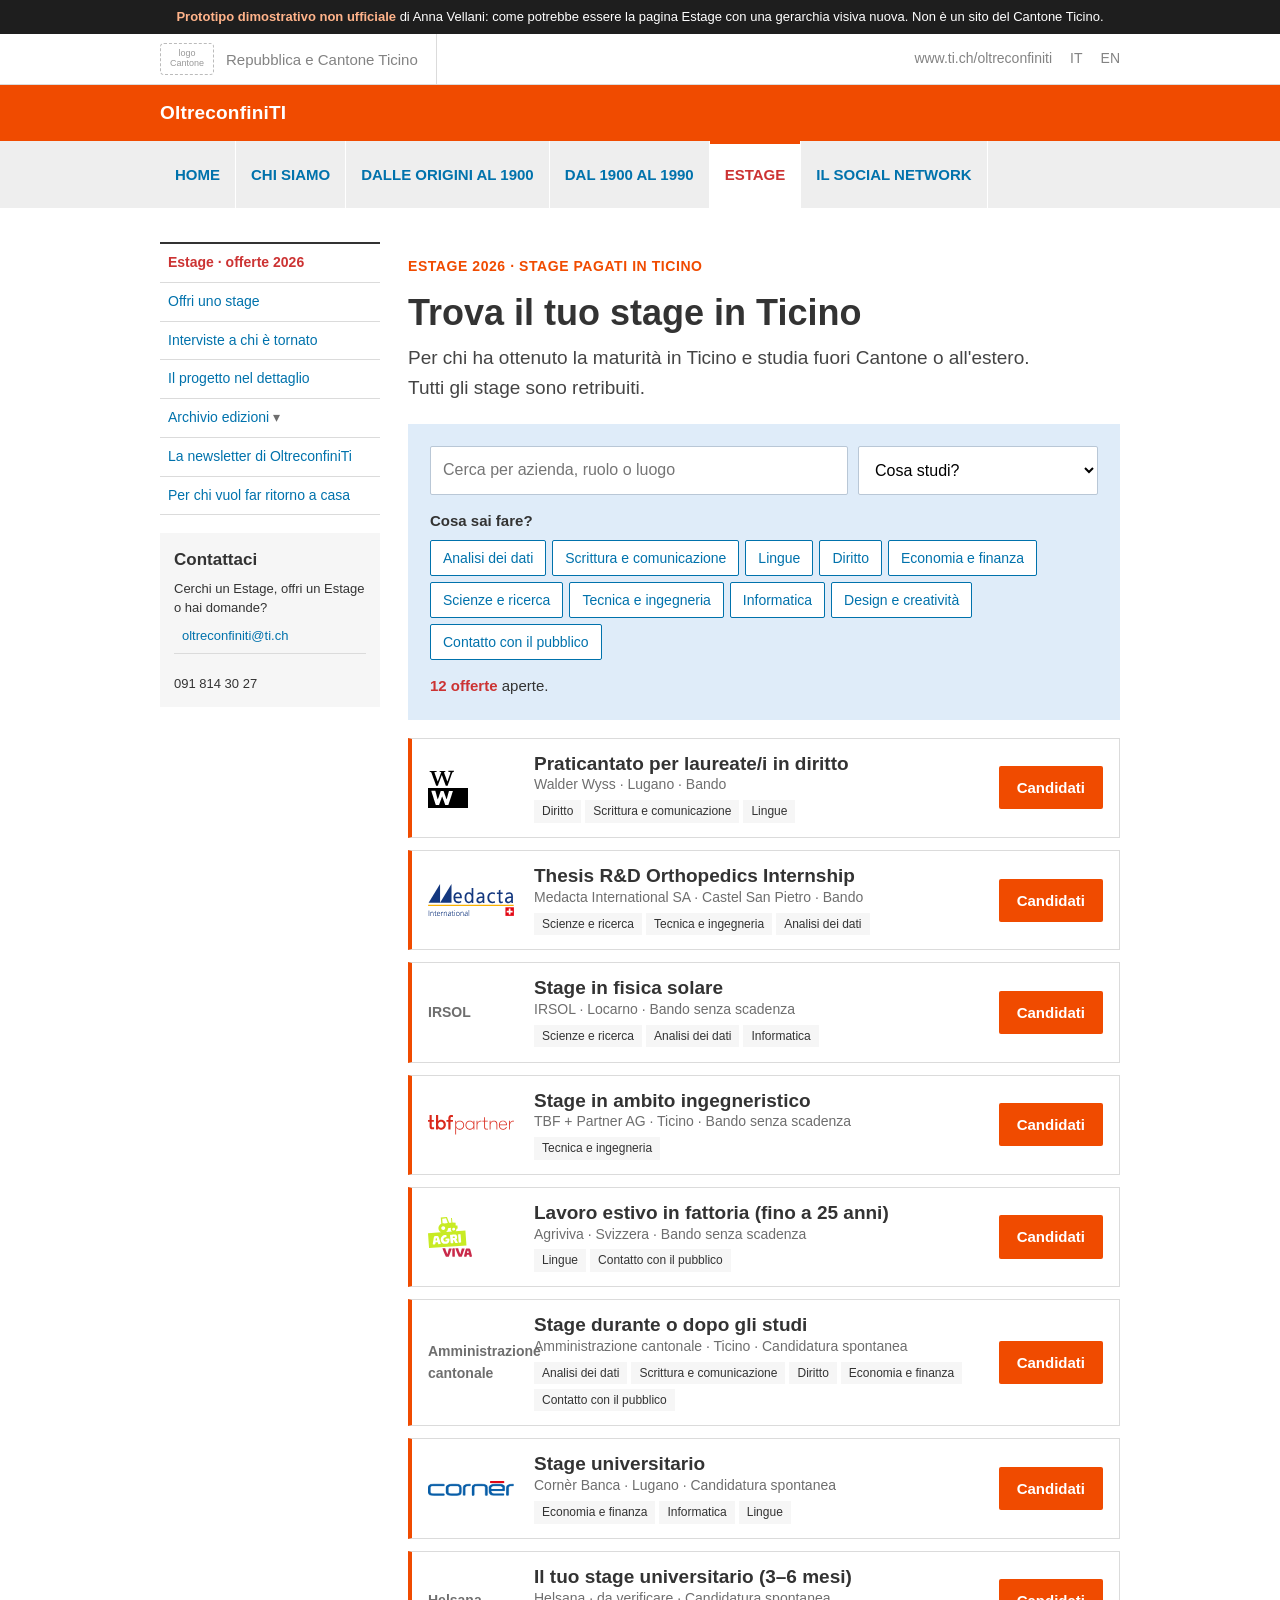
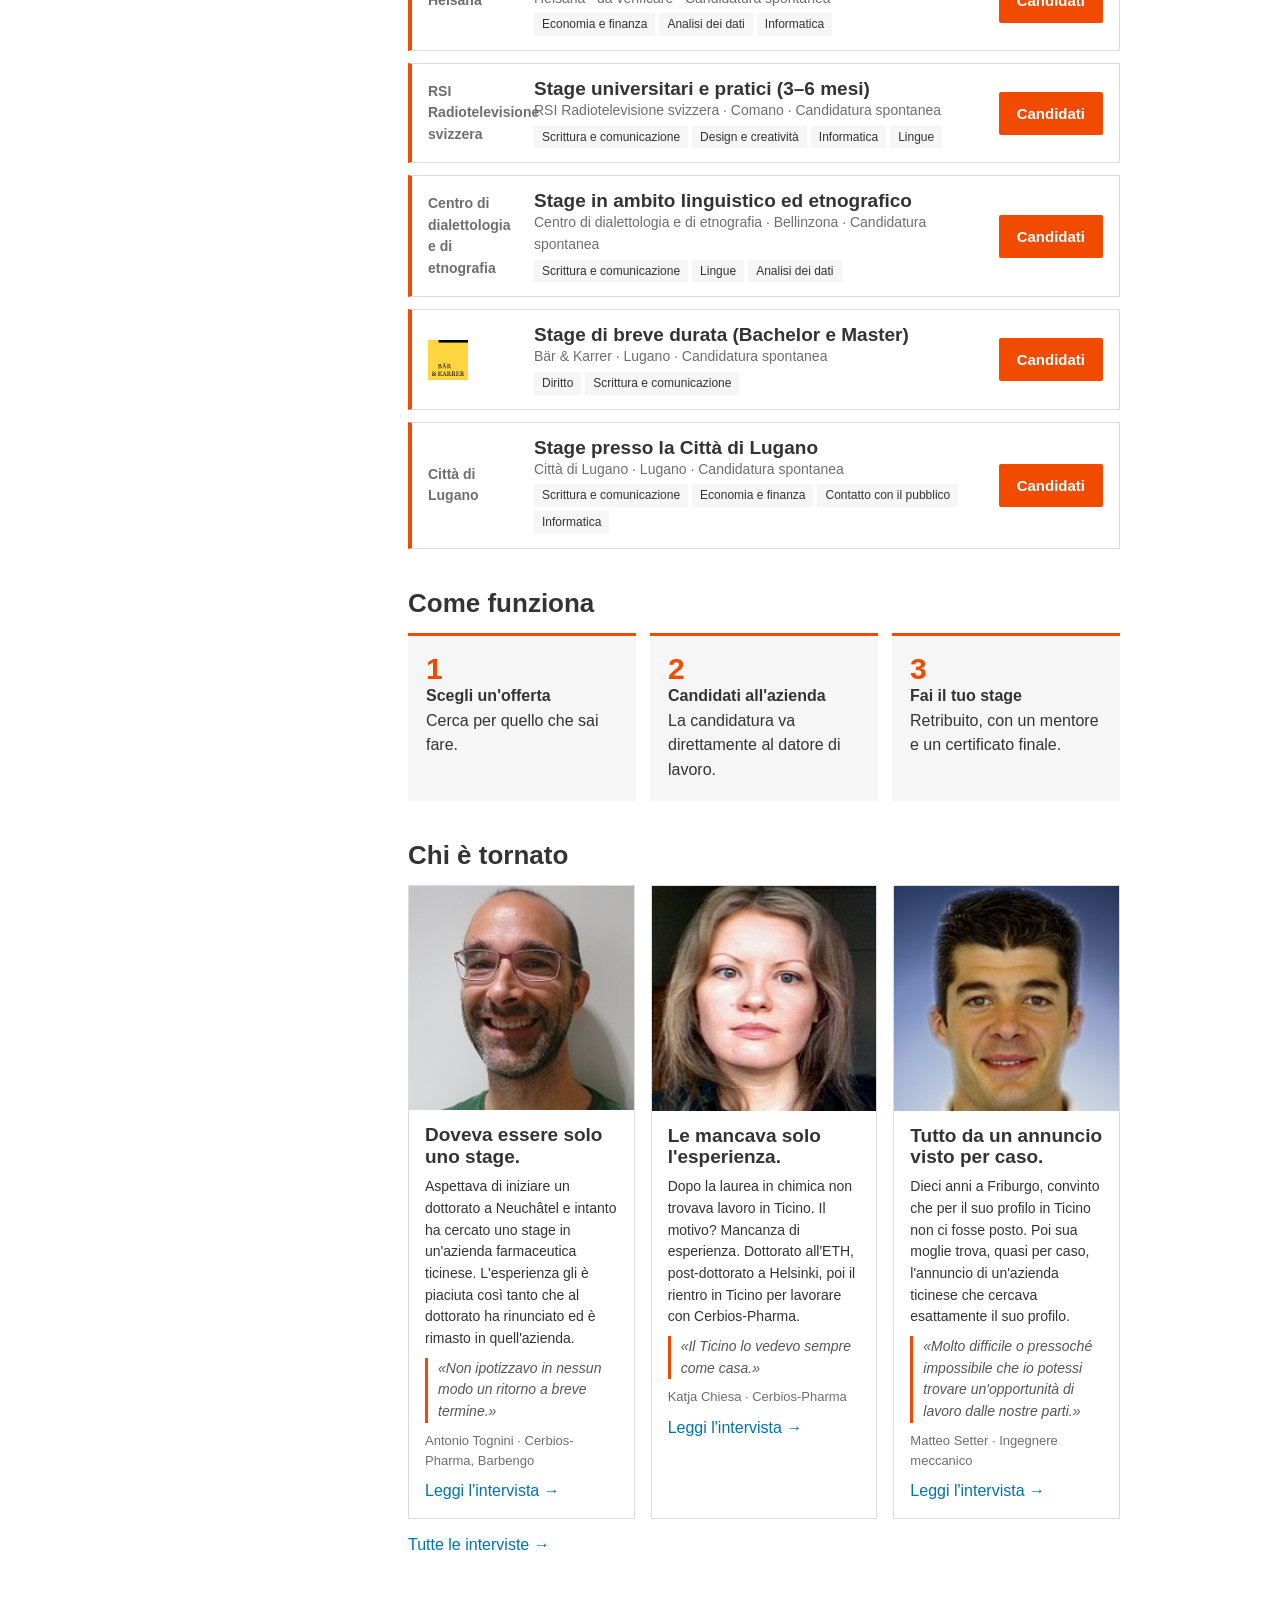
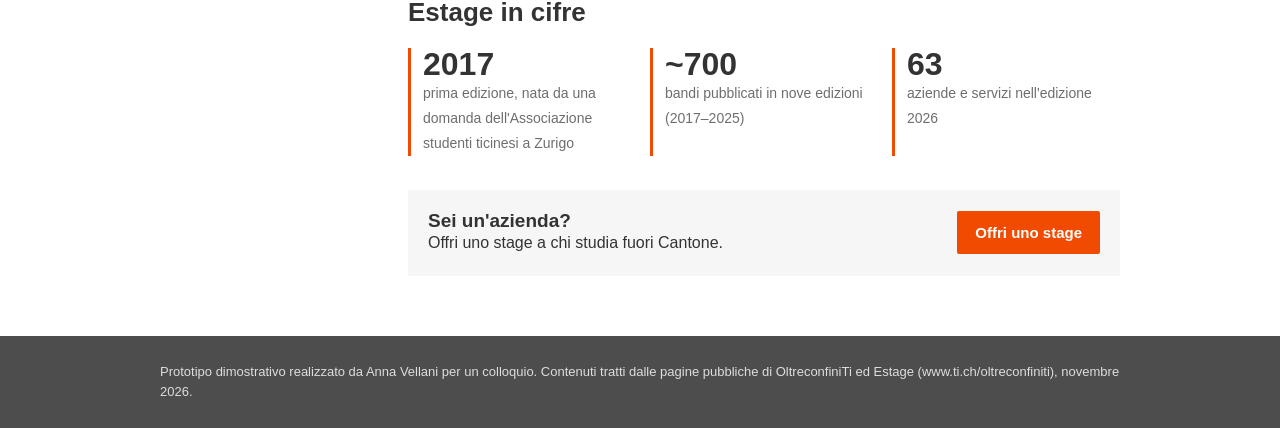
==== index.html @ bc07f372 "Prototipo non ufficiale: pagina Estage nello stile ti.ch con gerarchia visiva nuova Co-Authored-By: " ====
<!doctype html>
<html lang="it">
<head>
<meta charset="utf-8">
<meta name="viewport" content="width=device-width, initial-scale=1">
<meta name="robots" content="noindex, nofollow">
<title>Estage · Prototipo Estage (non ufficiale)</title>
<link rel="stylesheet" href="assets/ti.css">
</head>
<body>
<div class="avviso"><b>Prototipo dimostrativo non ufficiale</b> di Anna Vellani: come potrebbe essere la pagina Estage con una gerarchia visiva nuova. Non è un sito del Cantone Ticino.</div>
<header>
  <div class="testata-cantone"><div class="contenitore">
    <div class="stemma"><span class="segnaposto-logo">logo<br>Cantone</span>Repubblica e Cantone Ticino</div>
    <div class="strumenti"><span class="nascondi">www.ti.ch/oltreconfiniti</span><span>IT</span><span>EN</span></div>
  </div></div>
  <div class="barra-servizio"><div class="contenitore"><a href="index.html">OltreconfiniTI</a></div></div>
  <nav class="menu-principale"><div class="contenitore"><a href="https://www4.ti.ch/can/oltreconfiniti/home" class="" target=_blank rel=noopener>HOME</a><a href="https://www4.ti.ch/can/oltreconfiniti/chi-siamo/il-progetto-oltreconfiniti" class="" target=_blank rel=noopener>CHI SIAMO</a><a href="https://www4.ti.ch/can/oltreconfiniti/dalle-origini-al-1900/storia-dellemigrazione-ticinese" class="" target=_blank rel=noopener>DALLE ORIGINI AL 1900</a><a href="https://www4.ti.ch/can/oltreconfiniti/dal-1900-al-1990/storia-dellemigrazione-ticinese" class="" target=_blank rel=noopener>DAL 1900 AL 1990</a><a href="index.html" class="attivo">ESTAGE</a><a href="https://www4.ti.ch/can/oltreconfiniti/il-social-network/benvenuti-su-swisscommunity" class="" target=_blank rel=noopener>IL SOCIAL NETWORK</a></div></nav>
</header>
<div class="contenitore corpo">
  <aside class="laterale"><a href="index.html" class="attivo">Estage · offerte 2026</a><a href="aziende.html" class="">Offri uno stage</a><a href="storie.html" class="">Interviste a chi è tornato</a><a href="progetto.html" class="">Il progetto nel dettaglio</a><details><summary>Archivio edizioni</summary><a href="https://www4.ti.ch/can/oltreconfiniti/dal-1990-a-oggi/estage/edizione-2026" target="_blank" rel="noopener">Edizione 2026</a><a href="https://www4.ti.ch/can/oltreconfiniti/dal-1990-a-oggi/estage/edizione-2025" target="_blank" rel="noopener">Edizione 2025</a><a href="https://www4.ti.ch/can/oltreconfiniti/dal-1990-a-oggi/estage/edizione-2024" target="_blank" rel="noopener">Edizione 2024</a><a href="https://www4.ti.ch/can/oltreconfiniti/dal-1990-a-oggi/estage/edizione-2023" target="_blank" rel="noopener">Edizione 2023</a><a href="https://www4.ti.ch/can/oltreconfiniti/dal-1990-a-oggi/estage/edizione-2022" target="_blank" rel="noopener">Edizione 2022</a><a href="https://www4.ti.ch/can/oltreconfiniti/dal-1990-a-oggi/estage/edizione-2021" target="_blank" rel="noopener">Edizione 2021</a><a href="https://www4.ti.ch/can/oltreconfiniti/dal-1990-a-oggi/estage/edizione-2020" target="_blank" rel="noopener">Edizione 2020</a><a href="https://www4.ti.ch/can/oltreconfiniti/dal-1990-a-oggi/estage/edizione-2019" target="_blank" rel="noopener">Edizione 2019</a><a href="https://www4.ti.ch/can/oltreconfiniti/dal-1990-a-oggi/estage/edizione-2018" target="_blank" rel="noopener">Edizione 2018</a><a href="https://www4.ti.ch/can/oltreconfiniti/dal-1990-a-oggi/estage/edizione-2017" target="_blank" rel="noopener">Edizione 2017</a></details>
      <a href="https://www4.ti.ch/can/oltreconfiniti/dal-1990-a-oggi/la-newsletter-di-oltreconfiniti" target="_blank" rel="noopener">La newsletter di OltreconfiniTi</a>
      <a href="https://www4.ti.ch/can/oltreconfiniti/dal-1990-a-oggi/per-chi-vuol-far-ritorno-a-casa" target="_blank" rel="noopener">Per chi vuol far ritorno a casa</a>
      <div class="contatto"><h4>Contattaci</h4>Cerchi un Estage, offri un Estage o hai domande?<br><a href="mailto:oltreconfiniti@ti.ch">oltreconfiniti@ti.ch</a><br>091 814 30 27</div></aside>
  <main>

    <p class="sopratitolo">Estage 2026 · stage pagati in Ticino</p>
    <h1>Trova il tuo stage in Ticino</h1>
    <p class="introduzione">Per chi ha ottenuto la maturità in Ticino e studia fuori Cantone o all'estero. Tutti gli stage sono retribuiti.</p>

    <section class="ricerca" aria-label="Cerca le offerte">
      <div class="riga">
        <input id="cerca" type="search" placeholder="Cerca per azienda, ruolo o luogo" aria-label="Cerca">
        <select id="studi" aria-label="Cosa studi"><option value="">Cosa studi?</option></select>
      </div>
      <div class="etich">Cosa sai fare?</div>
      <div class="chips" id="chips"></div>
      <p class="esito" id="esito"></p>
    </section>

    <div class="offerte" id="offerte"></div>

    <h2>Come funziona</h2>
    <div class="tre">
      <div><b>1</b><strong>Scegli un'offerta</strong><br>Cerca per quello che sai fare.</div>
      <div><b>2</b><strong>Candidati all'azienda</strong><br>La candidatura va direttamente al datore di lavoro.</div>
      <div><b>3</b><strong>Fai il tuo stage</strong><br>Retribuito, con un mentore e un certificato finale.</div>
    </div>

    <h2>Chi è tornato</h2>
    <div class="storie-evidenza" id="storie-evidenza"></div>
    <p style="margin-top:14px"><a href="storie.html">Tutte le interviste →</a></p>

    <h2>Estage in cifre</h2>
    <div class="cifre">
      <div><b>2017</b><span>prima edizione, nata da una domanda dell'Associazione studenti ticinesi a Zurigo</span></div>
      <div><b>~700</b><span>bandi pubblicati in nove edizioni (2017–2025)</span></div>
      <div><b>63</b><span>aziende e servizi nell'edizione 2026</span></div>
    </div>

    <div style="margin-top:34px;padding:20px;background:#F6F6F6;display:flex;justify-content:space-between;align-items:center;gap:16px;flex-wrap:wrap">
      <div><h3>Sei un'azienda?</h3>Offri uno stage a chi studia fuori Cantone.</div>
      <a class="pulsante" href="aziende.html">Offri uno stage</a>
    </div>

    <div class="conferma" id="conferma" role="dialog" aria-modal="true">
      <div class="box">
        <h3>Prima di candidarti</h3>
        <label><input type="checkbox" id="conferma-check"> Ho ottenuto la maturità in Ticino e studio fuori Cantone o all'estero.</label>
        <a class="pulsante" id="conferma-vai" href="#" target="_blank" rel="noopener" aria-disabled="true">Vai all'annuncio</a>
        <button class="pulsante secondario" type="button" id="conferma-annulla">Annulla</button>
      </div>
    </div>

  </main>
</div>
<footer class="piede-cantone"><div class="contenitore">Prototipo dimostrativo realizzato da Anna Vellani per un colloquio. Contenuti tratti dalle pagine pubbliche di OltreconfiniTi ed Estage (www.ti.ch/oltreconfiniti), novembre 2026.</div></footer>
<script src="assets/dati.js"></script><script src="assets/ti.js"></script>
</body>
</html>
---- assets/ti.css ----
/* Prototipo dimostrativo non ufficiale: la pagina Estage di OltreconfiniTi con una gerarchia visiva nuova.
   Colori e tipografia ripresi dal sito ti.ch (arancione #F04B00, menu #EEEEEE, attivo #CC3333, link #0072AC). */
:root {
  --arancio: #F04B00; --grigio-menu: #EEEEEE; --attivo: #CC3333; --link: #0072AC;
  --testo: #333333; --muto: #6E6E6E; --filo: #DBDBDB; --chiaro: #F6F6F6; --azzurrino: #DFECF9;
  --cond: "HelveticaNeue-CondensedBold", "Helvetica Neue Condensed Bold", "Arial Narrow", "Helvetica Neue", Arial, sans-serif;
  --base: "Helvetica Neue", Arial, sans-serif;
}
* { box-sizing: border-box; }
body { margin: 0; font-family: var(--base); color: var(--testo); background: #fff; font-size: 16px; line-height: 1.55; }
a { color: var(--link); text-decoration: none; }
a:hover { text-decoration: underline; }
img { max-width: 100%; display: block; }
.contenitore { width: min(960px, calc(100% - 32px)); margin: 0 auto; }

/* Avviso prototipo */
.avviso { background: #1E1E1E; color: #fff; font-size: 13px; text-align: center; padding: 7px 16px; }
.avviso b { color: #FFB38A; }

/* Testata come ti.ch (senza stemma ufficiale) */
.testata-cantone { border-bottom: 1px solid var(--filo); background: #fff; }
.testata-cantone .contenitore { display: flex; align-items: stretch; justify-content: space-between; height: 50px; }
.stemma { display: flex; align-items: center; gap: 12px; padding-right: 18px; border-right: 1px solid var(--filo); font-size: 15px; color: #838383; }
.stemma .segnaposto-logo { width: 54px; height: 32px; border: 1px dashed #BBB; border-radius: 4px; font-size: 9px; line-height: 1.1; display: grid; place-items: center; text-align: center; color: #999; }
.strumenti { display: flex; align-items: center; gap: 18px; font-size: 14px; color: #838383; }
.barra-servizio { background: var(--arancio); }
.barra-servizio .contenitore { height: 56px; display: flex; align-items: center; }
.barra-servizio a { color: #fff; font-family: var(--cond); font-weight: 700; font-size: 19px; letter-spacing: .01em; }
.menu-principale { background: var(--grigio-menu); }
.menu-principale .contenitore { display: flex; flex-wrap: wrap; }
.menu-principale a { font-family: var(--cond); font-weight: 700; text-transform: uppercase; font-size: 15px; color: var(--link); padding: 22px 15px; border-right: 1px solid #fff; }
.menu-principale a.attivo { background: #fff; color: var(--attivo); box-shadow: inset 0 3px 0 var(--arancio); }

/* Corpo: colonna laterale + contenuto, come ti.ch */
.corpo { display: grid; grid-template-columns: 220px 1fr; gap: 28px; margin: 34px auto 60px; }
.laterale { border-top: 2px solid #333; align-self: start; font-size: 14px; }
.laterale a { display: block; padding: 8px 8px; border-bottom: 1px solid var(--filo); color: var(--link); }
.laterale a.attivo { color: var(--attivo); font-weight: 700; }
.laterale details summary { padding: 8px; border-bottom: 1px solid var(--filo); cursor: pointer; color: var(--link); list-style: none; }
.laterale details summary::after { content: " ▾"; color: var(--muto); }
.laterale details a { padding-left: 20px; font-size: 13px; }
.laterale .contatto { margin-top: 18px; background: var(--chiaro); padding: 14px; font-size: 13px; line-height: 1.5; }
.laterale .contatto h4 { margin: 0 0 6px; font-family: var(--cond); font-size: 17px; }

/* Titoli */
h1, h2, h3 { font-family: var(--cond); font-weight: 700; color: var(--testo); line-height: 1.15; margin: 0; }
h1 { font-size: 36px; }
h2 { font-size: 26px; margin: 40px 0 14px; }
h3 { font-size: 19px; }
.sopratitolo { font-family: var(--cond); font-weight: 700; color: var(--arancio); text-transform: uppercase; font-size: 14px; letter-spacing: .04em; }
.introduzione { font-size: 19px; color: #444; margin: 10px 0 0; max-width: 640px; }

/* Blocco ricerca (prima cosa che si vede) */
.ricerca { background: var(--azzurrino); padding: 22px; margin-top: 22px; }
.ricerca .riga { display: grid; grid-template-columns: 1fr 240px; gap: 10px; }
.ricerca input, .ricerca select { font: inherit; font-size: 16px; padding: 11px 12px; border: 1px solid #B9C7D6; background: #fff; border-radius: 2px; min-width: 0; }
.ricerca .etich { font-family: var(--cond); font-weight: 700; font-size: 15px; margin: 14px 0 8px; }
.chips { display: flex; flex-wrap: wrap; gap: 6px; }
.chip { font: inherit; font-size: 14px; padding: 6px 12px; border: 1px solid var(--link); color: var(--link); background: #fff; border-radius: 2px; cursor: pointer; min-height: 36px; }
.chip[aria-pressed="true"] { background: var(--link); color: #fff; }
.esito { margin: 14px 0 0; font-size: 15px; }
.esito b { color: var(--attivo); }

/* Offerte */
.offerte { display: grid; gap: 12px; margin-top: 18px; }
.offerta { display: grid; grid-template-columns: 90px 1fr auto; gap: 16px; align-items: center; border: 1px solid var(--filo); border-left: 4px solid var(--arancio); padding: 14px 16px; background: #fff; }
.offerta .logo { height: 42px; display: flex; align-items: center; }
.offerta .logo img { max-height: 40px; max-width: 86px; object-fit: contain; }
.offerta .sigla { font-family: var(--cond); font-weight: 700; color: var(--muto); font-size: 14px; }
.offerta h3 a { color: var(--testo); }
.offerta .meta { color: var(--muto); font-size: 14px; }
.offerta .tag { display: inline-block; font-size: 12px; background: var(--chiaro); padding: 2px 8px; margin: 4px 4px 0 0; }
.offerta .tag.si { background: var(--link); color: #fff; }
.pulsante { display: inline-block; background: var(--arancio); color: #fff !important; font-family: var(--cond); font-weight: 700; font-size: 15px; padding: 10px 18px; border-radius: 2px; text-decoration: none !important; white-space: nowrap; border: 0; cursor: pointer; }
.pulsante:hover { background: #D44200; }
.pulsante.secondario { background: #fff; color: var(--link) !important; border: 1px solid var(--link); }

/* Passi e cifre */
.tre { display: grid; grid-template-columns: repeat(3, 1fr); gap: 14px; }
.tre div { background: var(--chiaro); padding: 18px; border-top: 3px solid var(--arancio); }
.tre b { font-family: var(--cond); font-size: 30px; color: var(--arancio); display: block; line-height: 1; }
.cifre { display: grid; grid-template-columns: repeat(3, 1fr); gap: 14px; margin-top: 20px; }
.cifre div { border-left: 3px solid var(--arancio); padding-left: 12px; }
.cifre b { font-family: var(--cond); font-size: 32px; display: block; line-height: 1.05; }
.cifre span { font-size: 14px; color: var(--muto); }

/* Storie */
.storie-evidenza { display: grid; grid-template-columns: repeat(3, 1fr); gap: 16px; }
.storia { border: 1px solid var(--filo); background: #fff; display: flex; flex-direction: column; }
.storia img { aspect-ratio: 1 / 1; object-fit: cover; object-position: 50% 20%; }
.storia .testo { padding: 14px 16px; display: flex; flex-direction: column; gap: 8px; flex: 1; }
.storia blockquote { margin: 0; font-style: italic; color: #555; border-left: 3px solid var(--arancio); padding-left: 10px; font-size: 14px; }
.storia .chi { font-size: 13px; color: var(--muto); }
.elenco-storie { columns: 2; column-gap: 28px; font-size: 14px; margin-top: 10px; }
.elenco-storie a { display: block; break-inside: avoid; padding: 6px 0; border-bottom: 1px solid var(--filo); }

/* FAQ */
details.faq { border-bottom: 1px solid var(--filo); }
details.faq summary { cursor: pointer; padding: 12px 0; font-family: var(--cond); font-weight: 700; font-size: 18px; color: var(--link); list-style: none; }
details.faq summary::before { content: "+ "; color: var(--arancio); }
details.faq[open] summary::before { content: "– "; }
details.faq p { margin: 0 0 14px; }

/* Modulo */
.modulo { display: grid; gap: 14px; background: var(--chiaro); padding: 22px; }
.modulo .due { display: grid; grid-template-columns: 1fr 1fr; gap: 14px; }
.modulo label { display: grid; gap: 4px; font-size: 14px; font-weight: 700; }
.modulo input, .modulo select, .modulo textarea { font: inherit; font-weight: 400; font-size: 16px; padding: 10px; border: 1px solid #C9C9C9; background: #fff; border-radius: 2px; }
.modulo .errore { border-color: var(--attivo); }
.chip-check { display: inline-flex; }
.chip-check input { position: absolute; opacity: 0; }
.chip-check span { font-size: 14px; padding: 6px 12px; border: 1px solid var(--link); color: var(--link); background: #fff; cursor: pointer; }
.chip-check input:checked + span { background: var(--link); color: #fff; }
.nota-invio { font-size: 14px; }
.nota-invio.ok { color: #2E7D32; font-weight: 700; }

/* Conferma requisito */
.conferma { position: fixed; inset: 0; background: #0008; display: none; place-items: center; z-index: 50; padding: 16px; }
.conferma.aperta { display: grid; }
.conferma .box { background: #fff; max-width: 460px; width: 100%; padding: 24px; border-top: 4px solid var(--arancio); }
.conferma label { display: flex; gap: 10px; margin: 14px 0; }
.conferma .pulsante[aria-disabled="true"] { background: #BBB; pointer-events: none; }

.piede-cantone { background: #4D4D4D; color: #ddd; font-size: 13px; padding: 26px 0; }
.piede-cantone a { color: #fff; }

@media (max-width: 760px) {
  .corpo { grid-template-columns: 1fr; }
  .laterale { order: 2; }
  .menu-principale a { padding: 12px 10px; font-size: 13px; }
  .ricerca .riga, .modulo .due, .tre, .cifre, .storie-evidenza { grid-template-columns: 1fr; }
  .offerta { grid-template-columns: 1fr; }
  .elenco-storie { columns: 1; }
  .strumenti span.nascondi { display: none; }
}
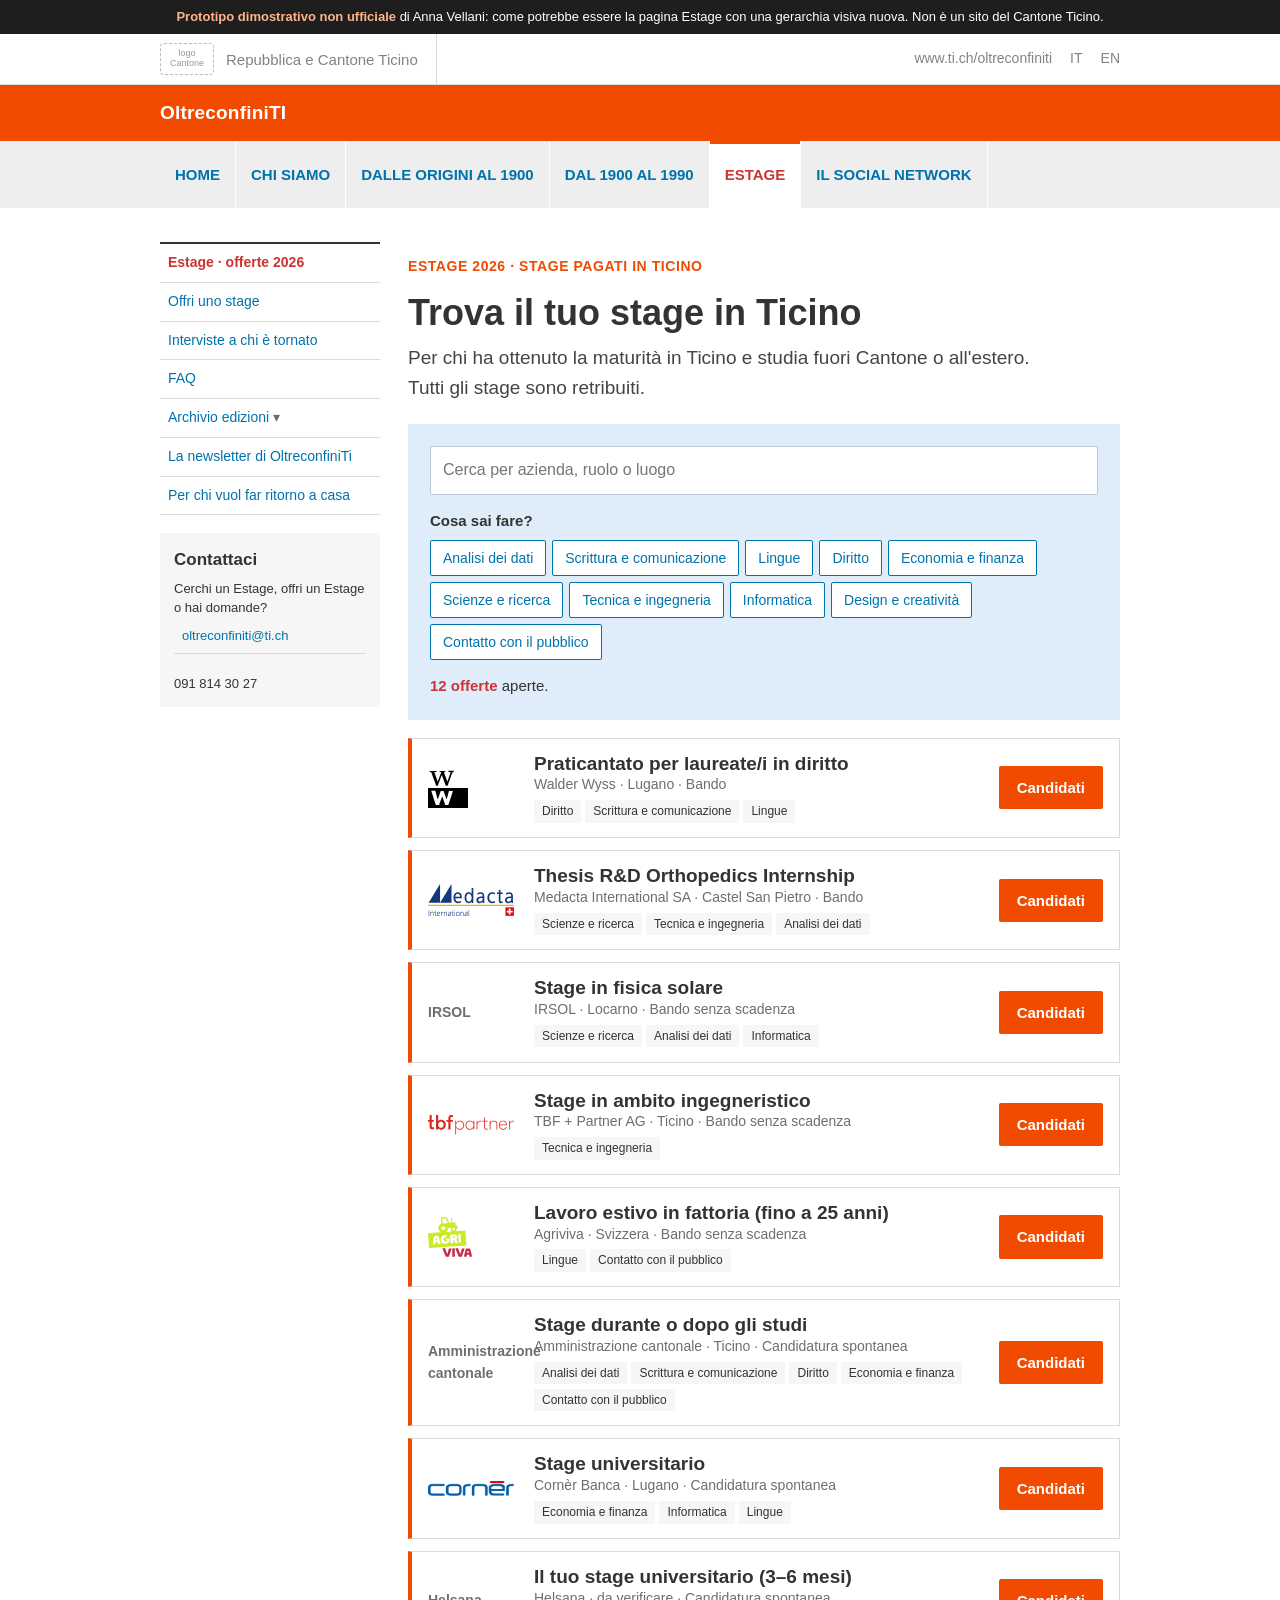
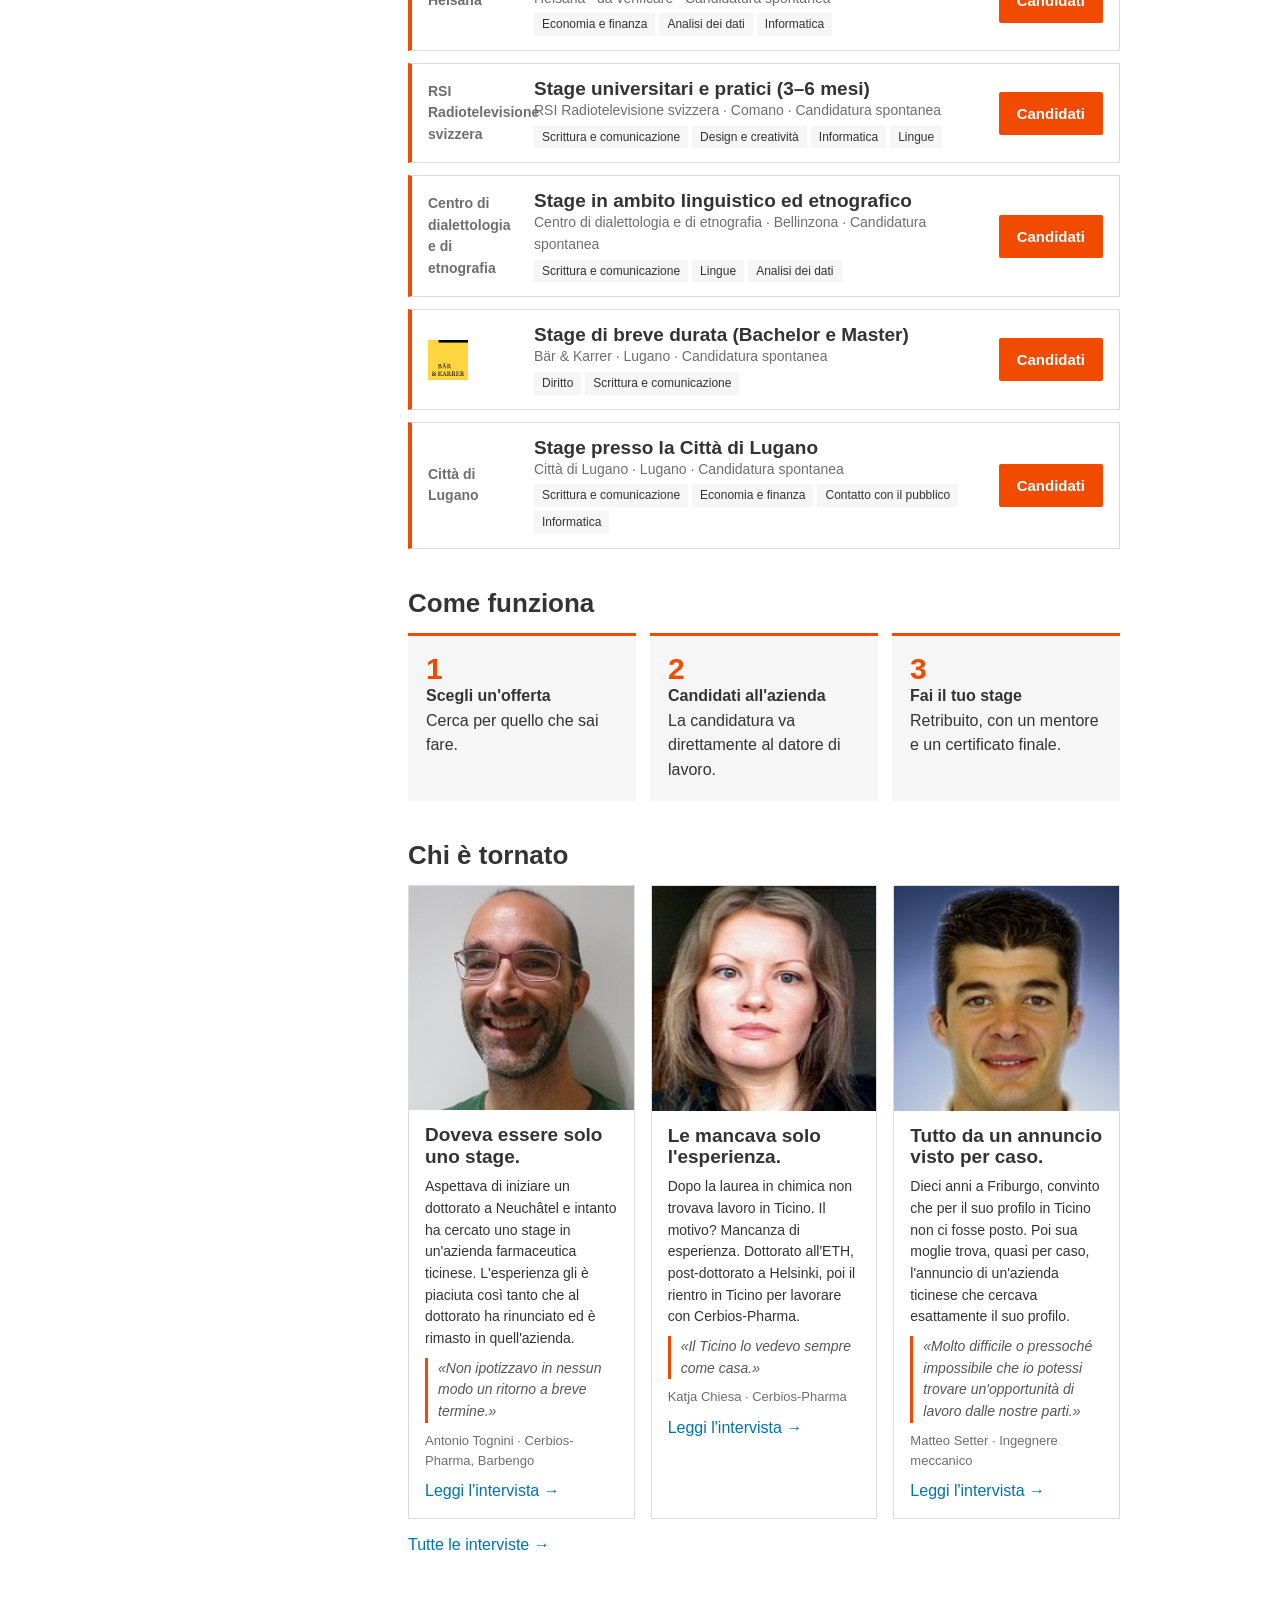
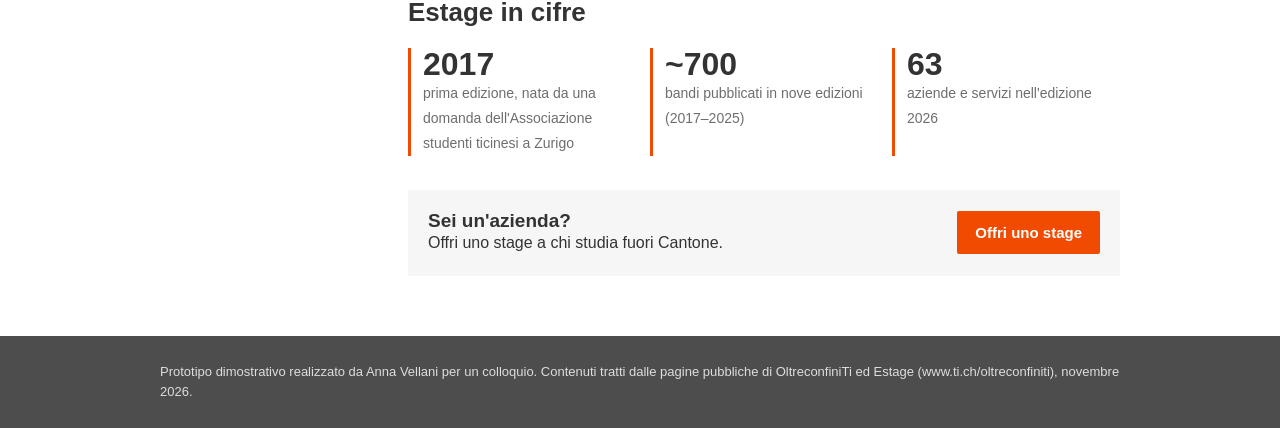
==== commit 72056678: "Solo «Cosa sai fare?», niente spunta di conferma, «FAQ» al posto di «Il progetto nel dettaglio» Co-A" ====
--- a/index.html
+++ b/index.html
@@ -18,7 +18,7 @@
   <nav class="menu-principale"><div class="contenitore"><a href="https://www4.ti.ch/can/oltreconfiniti/home" class="" target=_blank rel=noopener>HOME</a><a href="https://www4.ti.ch/can/oltreconfiniti/chi-siamo/il-progetto-oltreconfiniti" class="" target=_blank rel=noopener>CHI SIAMO</a><a href="https://www4.ti.ch/can/oltreconfiniti/dalle-origini-al-1900/storia-dellemigrazione-ticinese" class="" target=_blank rel=noopener>DALLE ORIGINI AL 1900</a><a href="https://www4.ti.ch/can/oltreconfiniti/dal-1900-al-1990/storia-dellemigrazione-ticinese" class="" target=_blank rel=noopener>DAL 1900 AL 1990</a><a href="index.html" class="attivo">ESTAGE</a><a href="https://www4.ti.ch/can/oltreconfiniti/il-social-network/benvenuti-su-swisscommunity" class="" target=_blank rel=noopener>IL SOCIAL NETWORK</a></div></nav>
 </header>
 <div class="contenitore corpo">
-  <aside class="laterale"><a href="index.html" class="attivo">Estage · offerte 2026</a><a href="aziende.html" class="">Offri uno stage</a><a href="storie.html" class="">Interviste a chi è tornato</a><a href="progetto.html" class="">Il progetto nel dettaglio</a><details><summary>Archivio edizioni</summary><a href="https://www4.ti.ch/can/oltreconfiniti/dal-1990-a-oggi/estage/edizione-2026" target="_blank" rel="noopener">Edizione 2026</a><a href="https://www4.ti.ch/can/oltreconfiniti/dal-1990-a-oggi/estage/edizione-2025" target="_blank" rel="noopener">Edizione 2025</a><a href="https://www4.ti.ch/can/oltreconfiniti/dal-1990-a-oggi/estage/edizione-2024" target="_blank" rel="noopener">Edizione 2024</a><a href="https://www4.ti.ch/can/oltreconfiniti/dal-1990-a-oggi/estage/edizione-2023" target="_blank" rel="noopener">Edizione 2023</a><a href="https://www4.ti.ch/can/oltreconfiniti/dal-1990-a-oggi/estage/edizione-2022" target="_blank" rel="noopener">Edizione 2022</a><a href="https://www4.ti.ch/can/oltreconfiniti/dal-1990-a-oggi/estage/edizione-2021" target="_blank" rel="noopener">Edizione 2021</a><a href="https://www4.ti.ch/can/oltreconfiniti/dal-1990-a-oggi/estage/edizione-2020" target="_blank" rel="noopener">Edizione 2020</a><a href="https://www4.ti.ch/can/oltreconfiniti/dal-1990-a-oggi/estage/edizione-2019" target="_blank" rel="noopener">Edizione 2019</a><a href="https://www4.ti.ch/can/oltreconfiniti/dal-1990-a-oggi/estage/edizione-2018" target="_blank" rel="noopener">Edizione 2018</a><a href="https://www4.ti.ch/can/oltreconfiniti/dal-1990-a-oggi/estage/edizione-2017" target="_blank" rel="noopener">Edizione 2017</a></details>
+  <aside class="laterale"><a href="index.html" class="attivo">Estage · offerte 2026</a><a href="aziende.html" class="">Offri uno stage</a><a href="storie.html" class="">Interviste a chi è tornato</a><a href="progetto.html" class="">FAQ</a><details><summary>Archivio edizioni</summary><a href="https://www4.ti.ch/can/oltreconfiniti/dal-1990-a-oggi/estage/edizione-2026" target="_blank" rel="noopener">Edizione 2026</a><a href="https://www4.ti.ch/can/oltreconfiniti/dal-1990-a-oggi/estage/edizione-2025" target="_blank" rel="noopener">Edizione 2025</a><a href="https://www4.ti.ch/can/oltreconfiniti/dal-1990-a-oggi/estage/edizione-2024" target="_blank" rel="noopener">Edizione 2024</a><a href="https://www4.ti.ch/can/oltreconfiniti/dal-1990-a-oggi/estage/edizione-2023" target="_blank" rel="noopener">Edizione 2023</a><a href="https://www4.ti.ch/can/oltreconfiniti/dal-1990-a-oggi/estage/edizione-2022" target="_blank" rel="noopener">Edizione 2022</a><a href="https://www4.ti.ch/can/oltreconfiniti/dal-1990-a-oggi/estage/edizione-2021" target="_blank" rel="noopener">Edizione 2021</a><a href="https://www4.ti.ch/can/oltreconfiniti/dal-1990-a-oggi/estage/edizione-2020" target="_blank" rel="noopener">Edizione 2020</a><a href="https://www4.ti.ch/can/oltreconfiniti/dal-1990-a-oggi/estage/edizione-2019" target="_blank" rel="noopener">Edizione 2019</a><a href="https://www4.ti.ch/can/oltreconfiniti/dal-1990-a-oggi/estage/edizione-2018" target="_blank" rel="noopener">Edizione 2018</a><a href="https://www4.ti.ch/can/oltreconfiniti/dal-1990-a-oggi/estage/edizione-2017" target="_blank" rel="noopener">Edizione 2017</a></details>
       <a href="https://www4.ti.ch/can/oltreconfiniti/dal-1990-a-oggi/la-newsletter-di-oltreconfiniti" target="_blank" rel="noopener">La newsletter di OltreconfiniTi</a>
       <a href="https://www4.ti.ch/can/oltreconfiniti/dal-1990-a-oggi/per-chi-vuol-far-ritorno-a-casa" target="_blank" rel="noopener">Per chi vuol far ritorno a casa</a>
       <div class="contatto"><h4>Contattaci</h4>Cerchi un Estage, offri un Estage o hai domande?<br><a href="mailto:oltreconfiniti@ti.ch">oltreconfiniti@ti.ch</a><br>091 814 30 27</div></aside>
@@ -29,10 +29,7 @@
     <p class="introduzione">Per chi ha ottenuto la maturità in Ticino e studia fuori Cantone o all'estero. Tutti gli stage sono retribuiti.</p>
 
     <section class="ricerca" aria-label="Cerca le offerte">
-      <div class="riga">
-        <input id="cerca" type="search" placeholder="Cerca per azienda, ruolo o luogo" aria-label="Cerca">
-        <select id="studi" aria-label="Cosa studi"><option value="">Cosa studi?</option></select>
-      </div>
+      <input id="cerca" type="search" placeholder="Cerca per azienda, ruolo o luogo" aria-label="Cerca" style="width:100%">
       <div class="etich">Cosa sai fare?</div>
       <div class="chips" id="chips"></div>
       <p class="esito" id="esito"></p>
@@ -63,14 +60,6 @@
       <a class="pulsante" href="aziende.html">Offri uno stage</a>
     </div>
 
-    <div class="conferma" id="conferma" role="dialog" aria-modal="true">
-      <div class="box">
-        <h3>Prima di candidarti</h3>
-        <label><input type="checkbox" id="conferma-check"> Ho ottenuto la maturità in Ticino e studio fuori Cantone o all'estero.</label>
-        <a class="pulsante" id="conferma-vai" href="#" target="_blank" rel="noopener" aria-disabled="true">Vai all'annuncio</a>
-        <button class="pulsante secondario" type="button" id="conferma-annulla">Annulla</button>
-      </div>
-    </div>
 
   </main>
 </div>
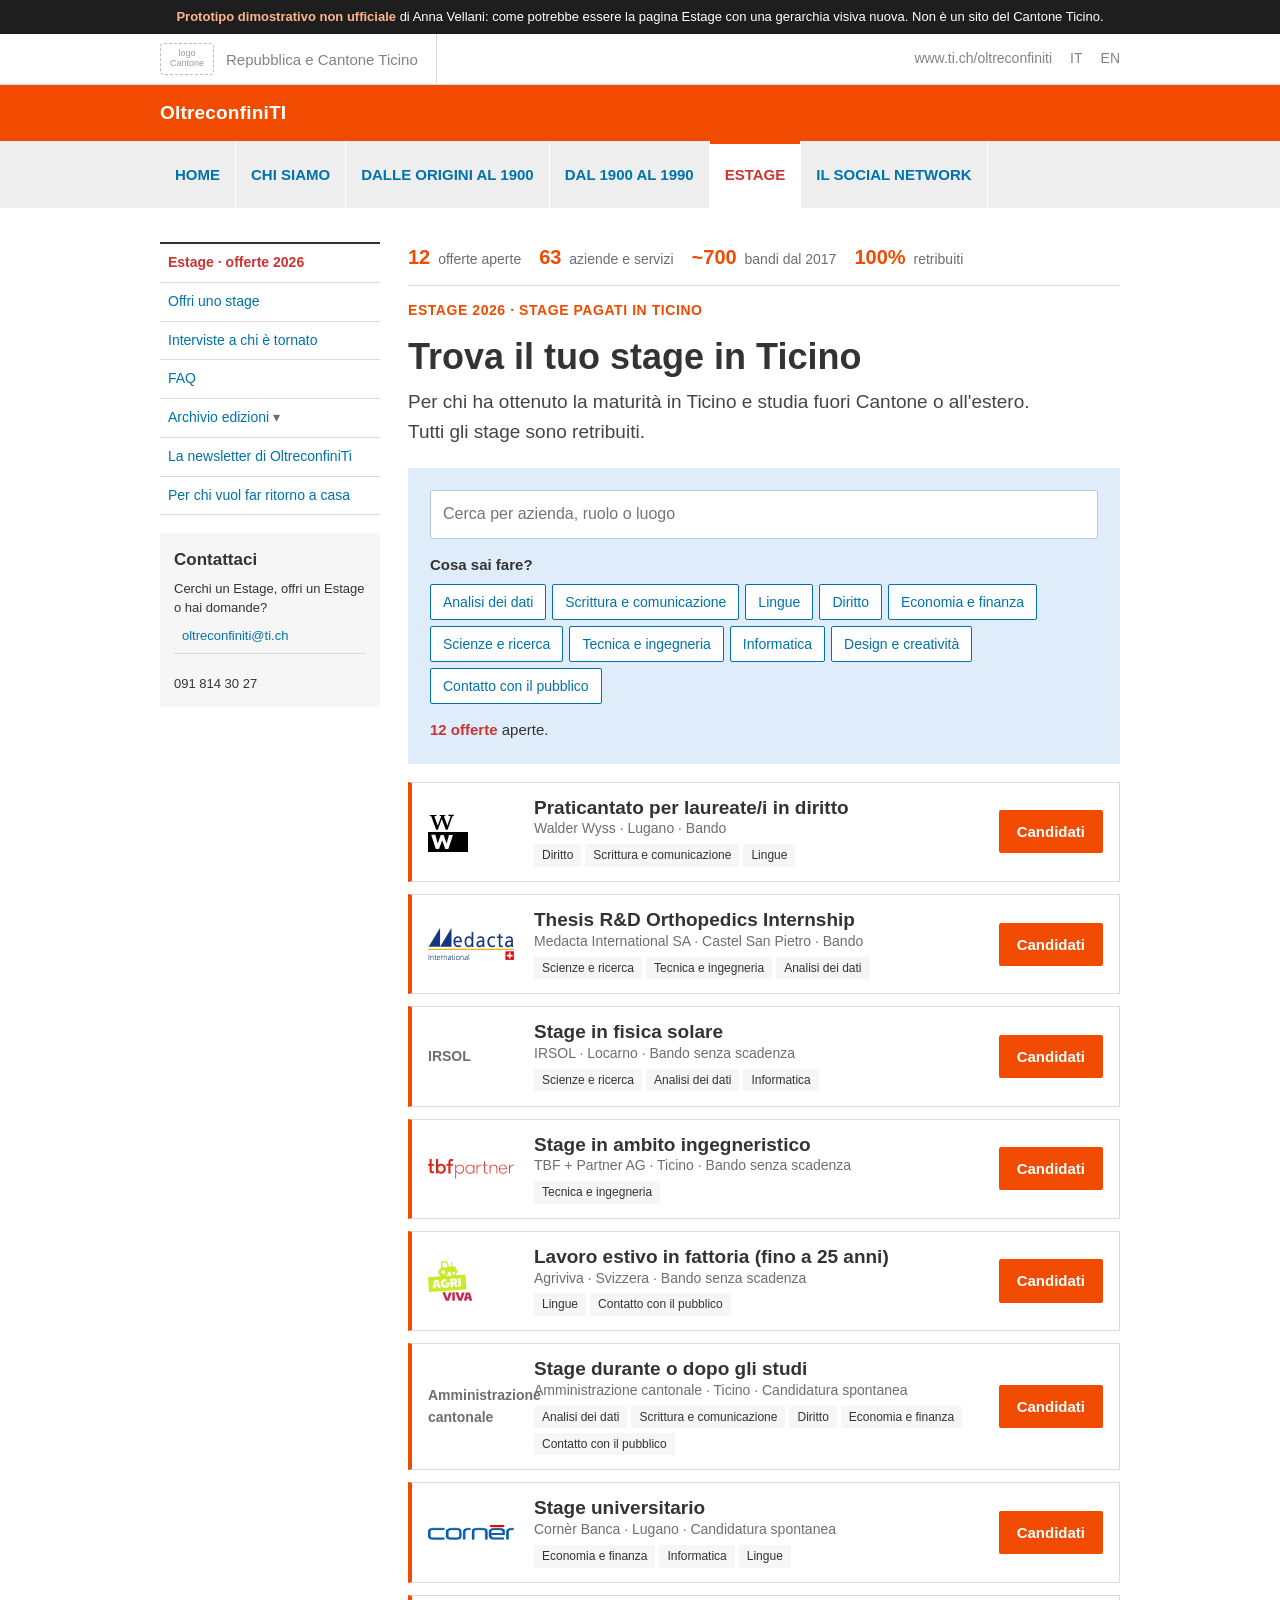
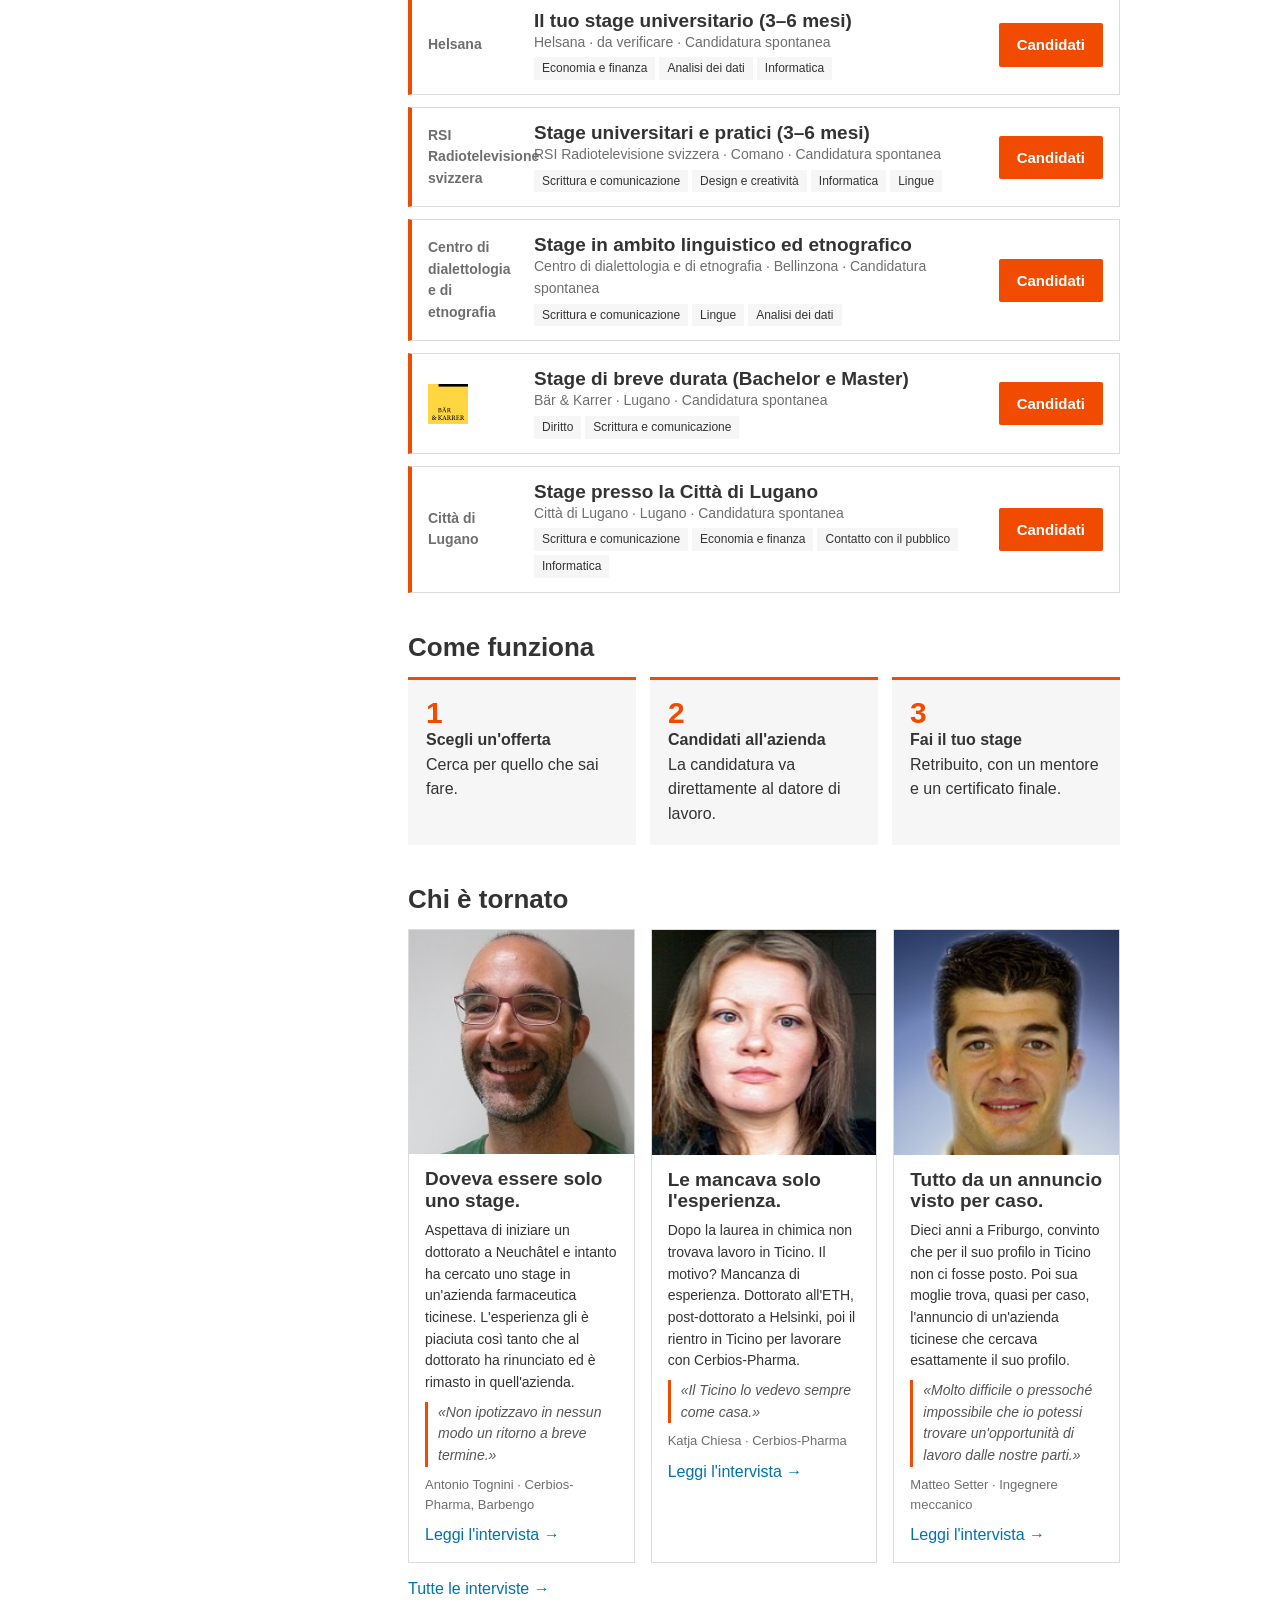
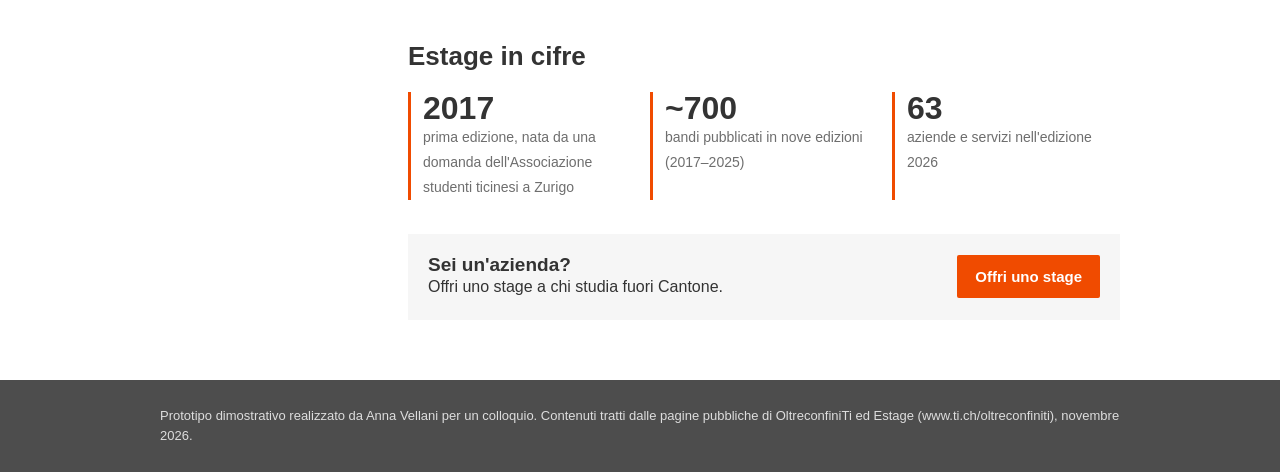
==== commit 24377f06: "Menu Estage a scomparsa su telefono e metriche sopra il titolo Co-Authored-By: Claude Opus 5.5 <nore" ====
--- a/index.html
+++ b/index.html
@@ -18,12 +18,14 @@
   <nav class="menu-principale"><div class="contenitore"><a href="https://www4.ti.ch/can/oltreconfiniti/home" class="" target=_blank rel=noopener>HOME</a><a href="https://www4.ti.ch/can/oltreconfiniti/chi-siamo/il-progetto-oltreconfiniti" class="" target=_blank rel=noopener>CHI SIAMO</a><a href="https://www4.ti.ch/can/oltreconfiniti/dalle-origini-al-1900/storia-dellemigrazione-ticinese" class="" target=_blank rel=noopener>DALLE ORIGINI AL 1900</a><a href="https://www4.ti.ch/can/oltreconfiniti/dal-1900-al-1990/storia-dellemigrazione-ticinese" class="" target=_blank rel=noopener>DAL 1900 AL 1990</a><a href="index.html" class="attivo">ESTAGE</a><a href="https://www4.ti.ch/can/oltreconfiniti/il-social-network/benvenuti-su-swisscommunity" class="" target=_blank rel=noopener>IL SOCIAL NETWORK</a></div></nav>
 </header>
 <div class="contenitore corpo">
-  <aside class="laterale"><a href="index.html" class="attivo">Estage · offerte 2026</a><a href="aziende.html" class="">Offri uno stage</a><a href="storie.html" class="">Interviste a chi è tornato</a><a href="progetto.html" class="">FAQ</a><details><summary>Archivio edizioni</summary><a href="https://www4.ti.ch/can/oltreconfiniti/dal-1990-a-oggi/estage/edizione-2026" target="_blank" rel="noopener">Edizione 2026</a><a href="https://www4.ti.ch/can/oltreconfiniti/dal-1990-a-oggi/estage/edizione-2025" target="_blank" rel="noopener">Edizione 2025</a><a href="https://www4.ti.ch/can/oltreconfiniti/dal-1990-a-oggi/estage/edizione-2024" target="_blank" rel="noopener">Edizione 2024</a><a href="https://www4.ti.ch/can/oltreconfiniti/dal-1990-a-oggi/estage/edizione-2023" target="_blank" rel="noopener">Edizione 2023</a><a href="https://www4.ti.ch/can/oltreconfiniti/dal-1990-a-oggi/estage/edizione-2022" target="_blank" rel="noopener">Edizione 2022</a><a href="https://www4.ti.ch/can/oltreconfiniti/dal-1990-a-oggi/estage/edizione-2021" target="_blank" rel="noopener">Edizione 2021</a><a href="https://www4.ti.ch/can/oltreconfiniti/dal-1990-a-oggi/estage/edizione-2020" target="_blank" rel="noopener">Edizione 2020</a><a href="https://www4.ti.ch/can/oltreconfiniti/dal-1990-a-oggi/estage/edizione-2019" target="_blank" rel="noopener">Edizione 2019</a><a href="https://www4.ti.ch/can/oltreconfiniti/dal-1990-a-oggi/estage/edizione-2018" target="_blank" rel="noopener">Edizione 2018</a><a href="https://www4.ti.ch/can/oltreconfiniti/dal-1990-a-oggi/estage/edizione-2017" target="_blank" rel="noopener">Edizione 2017</a></details>
+  <button class="apri-menu-estage" type="button" aria-expanded="false" aria-controls="menu-estage"><span class="lineette"></span>Menu Estage</button>
+  <aside class="laterale" id="menu-estage"><a href="index.html" class="attivo">Estage · offerte 2026</a><a href="aziende.html" class="">Offri uno stage</a><a href="storie.html" class="">Interviste a chi è tornato</a><a href="progetto.html" class="">FAQ</a><details><summary>Archivio edizioni</summary><a href="https://www4.ti.ch/can/oltreconfiniti/dal-1990-a-oggi/estage/edizione-2026" target="_blank" rel="noopener">Edizione 2026</a><a href="https://www4.ti.ch/can/oltreconfiniti/dal-1990-a-oggi/estage/edizione-2025" target="_blank" rel="noopener">Edizione 2025</a><a href="https://www4.ti.ch/can/oltreconfiniti/dal-1990-a-oggi/estage/edizione-2024" target="_blank" rel="noopener">Edizione 2024</a><a href="https://www4.ti.ch/can/oltreconfiniti/dal-1990-a-oggi/estage/edizione-2023" target="_blank" rel="noopener">Edizione 2023</a><a href="https://www4.ti.ch/can/oltreconfiniti/dal-1990-a-oggi/estage/edizione-2022" target="_blank" rel="noopener">Edizione 2022</a><a href="https://www4.ti.ch/can/oltreconfiniti/dal-1990-a-oggi/estage/edizione-2021" target="_blank" rel="noopener">Edizione 2021</a><a href="https://www4.ti.ch/can/oltreconfiniti/dal-1990-a-oggi/estage/edizione-2020" target="_blank" rel="noopener">Edizione 2020</a><a href="https://www4.ti.ch/can/oltreconfiniti/dal-1990-a-oggi/estage/edizione-2019" target="_blank" rel="noopener">Edizione 2019</a><a href="https://www4.ti.ch/can/oltreconfiniti/dal-1990-a-oggi/estage/edizione-2018" target="_blank" rel="noopener">Edizione 2018</a><a href="https://www4.ti.ch/can/oltreconfiniti/dal-1990-a-oggi/estage/edizione-2017" target="_blank" rel="noopener">Edizione 2017</a></details>
       <a href="https://www4.ti.ch/can/oltreconfiniti/dal-1990-a-oggi/la-newsletter-di-oltreconfiniti" target="_blank" rel="noopener">La newsletter di OltreconfiniTi</a>
       <a href="https://www4.ti.ch/can/oltreconfiniti/dal-1990-a-oggi/per-chi-vuol-far-ritorno-a-casa" target="_blank" rel="noopener">Per chi vuol far ritorno a casa</a>
       <div class="contatto"><h4>Contattaci</h4>Cerchi un Estage, offri un Estage o hai domande?<br><a href="mailto:oltreconfiniti@ti.ch">oltreconfiniti@ti.ch</a><br>091 814 30 27</div></aside>
   <main>
 
+    <div class="metriche"><span><b id="m-offerte">12</b> offerte aperte</span><span><b>63</b> aziende e servizi</span><span><b>~700</b> bandi dal 2017</span><span><b>100%</b> retribuiti</span></div>
     <p class="sopratitolo">Estage 2026 · stage pagati in Ticino</p>
     <h1>Trova il tuo stage in Ticino</h1>
     <p class="introduzione">Per chi ha ottenuto la maturità in Ticino e studia fuori Cantone o all'estero. Tutti gli stage sono retribuiti.</p>
--- a/assets/ti.css
+++ b/assets/ti.css
@@ -126,10 +126,32 @@
 
 @media (max-width: 760px) {
   .corpo { grid-template-columns: 1fr; }
-  .laterale { order: 2; }
   .menu-principale a { padding: 12px 10px; font-size: 13px; }
   .ricerca .riga, .modulo .due, .tre, .cifre, .storie-evidenza { grid-template-columns: 1fr; }
   .offerta { grid-template-columns: 1fr; }
   .elenco-storie { columns: 1; }
   .strumenti span.nascondi { display: none; }
 }
+
+/* Metriche compatte sopra il titolo */
+.metriche { display: flex; flex-wrap: wrap; gap: 6px 18px; font-size: 14px; color: var(--muto); margin-bottom: 14px; padding-bottom: 12px; border-bottom: 1px solid var(--filo); }
+.metriche b { font-family: var(--cond); font-size: 20px; color: var(--arancio); margin-right: 4px; }
+
+/* Menu Estage: su computer la colonna laterale; su telefono un menu a scomparsa in cima */
+.apri-menu-estage { display: none; }
+@media (max-width: 760px) {
+  .corpo { margin-top: 0; gap: 0; }
+  .laterale { order: 0 !important; display: none; border-top: 0; margin: 0 0 18px; background: #fff; }
+  .laterale.aperto { display: block; }
+  .apri-menu-estage { display: flex; align-items: center; gap: 12px; width: 100%; margin: 14px 0; padding: 12px 14px; background: var(--grigio-menu);
+    border: 0; border-left: 4px solid var(--arancio); font-family: var(--cond); font-weight: 700; font-size: 17px; color: var(--testo); cursor: pointer; text-align: left; }
+  .lineette, .lineette::before, .lineette::after { display: block; width: 20px; height: 2px; background: var(--testo); position: relative; transition: transform .2s; }
+  .lineette::before, .lineette::after { content: ""; position: absolute; left: 0; }
+  .lineette::before { top: -6px; } .lineette::after { top: 6px; }
+  .apri-menu-estage[aria-expanded="true"] .lineette { background: transparent; }
+  .apri-menu-estage[aria-expanded="true"] .lineette::before { transform: translateY(6px) rotate(45deg); }
+  .apri-menu-estage[aria-expanded="true"] .lineette::after { transform: translateY(-6px) rotate(-45deg); }
+  .laterale .contatto { display: none; }
+  .metriche { gap: 4px 12px; font-size: 13px; }
+  .metriche b { font-size: 17px; }
+}
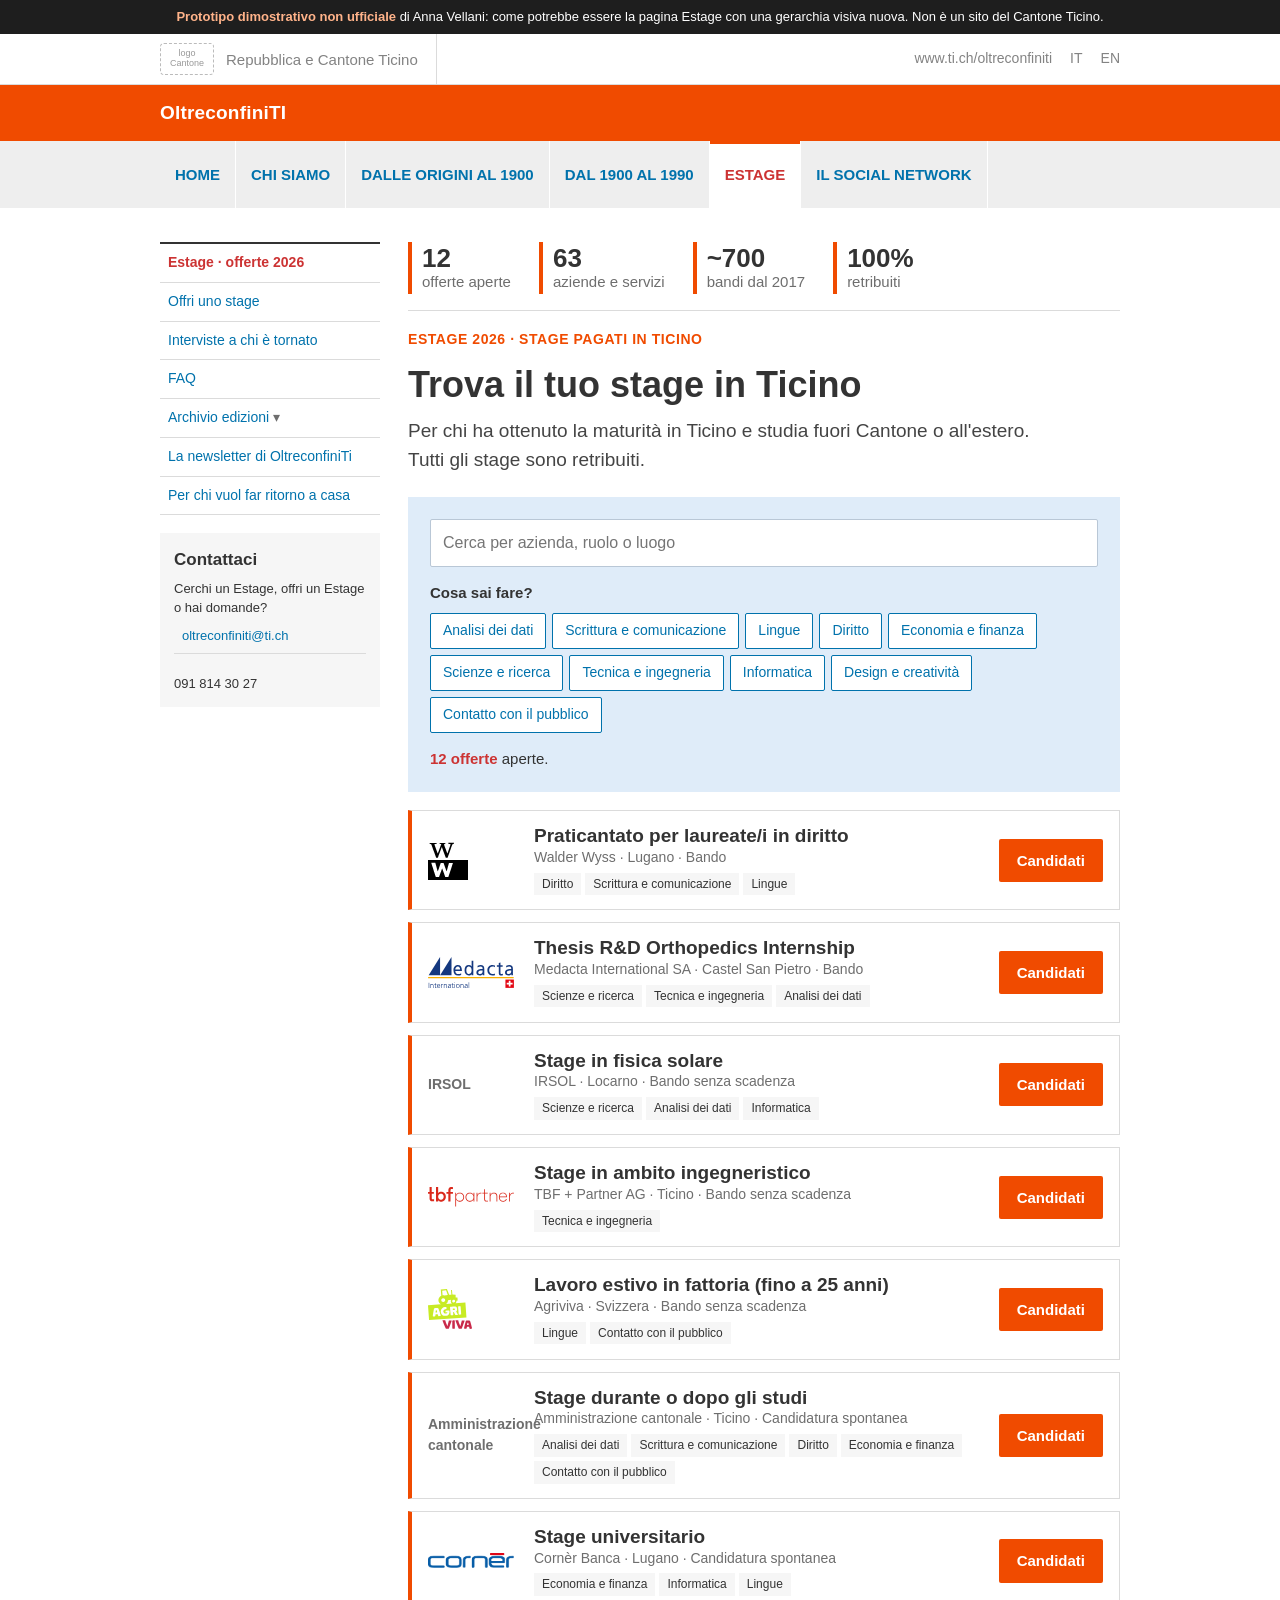
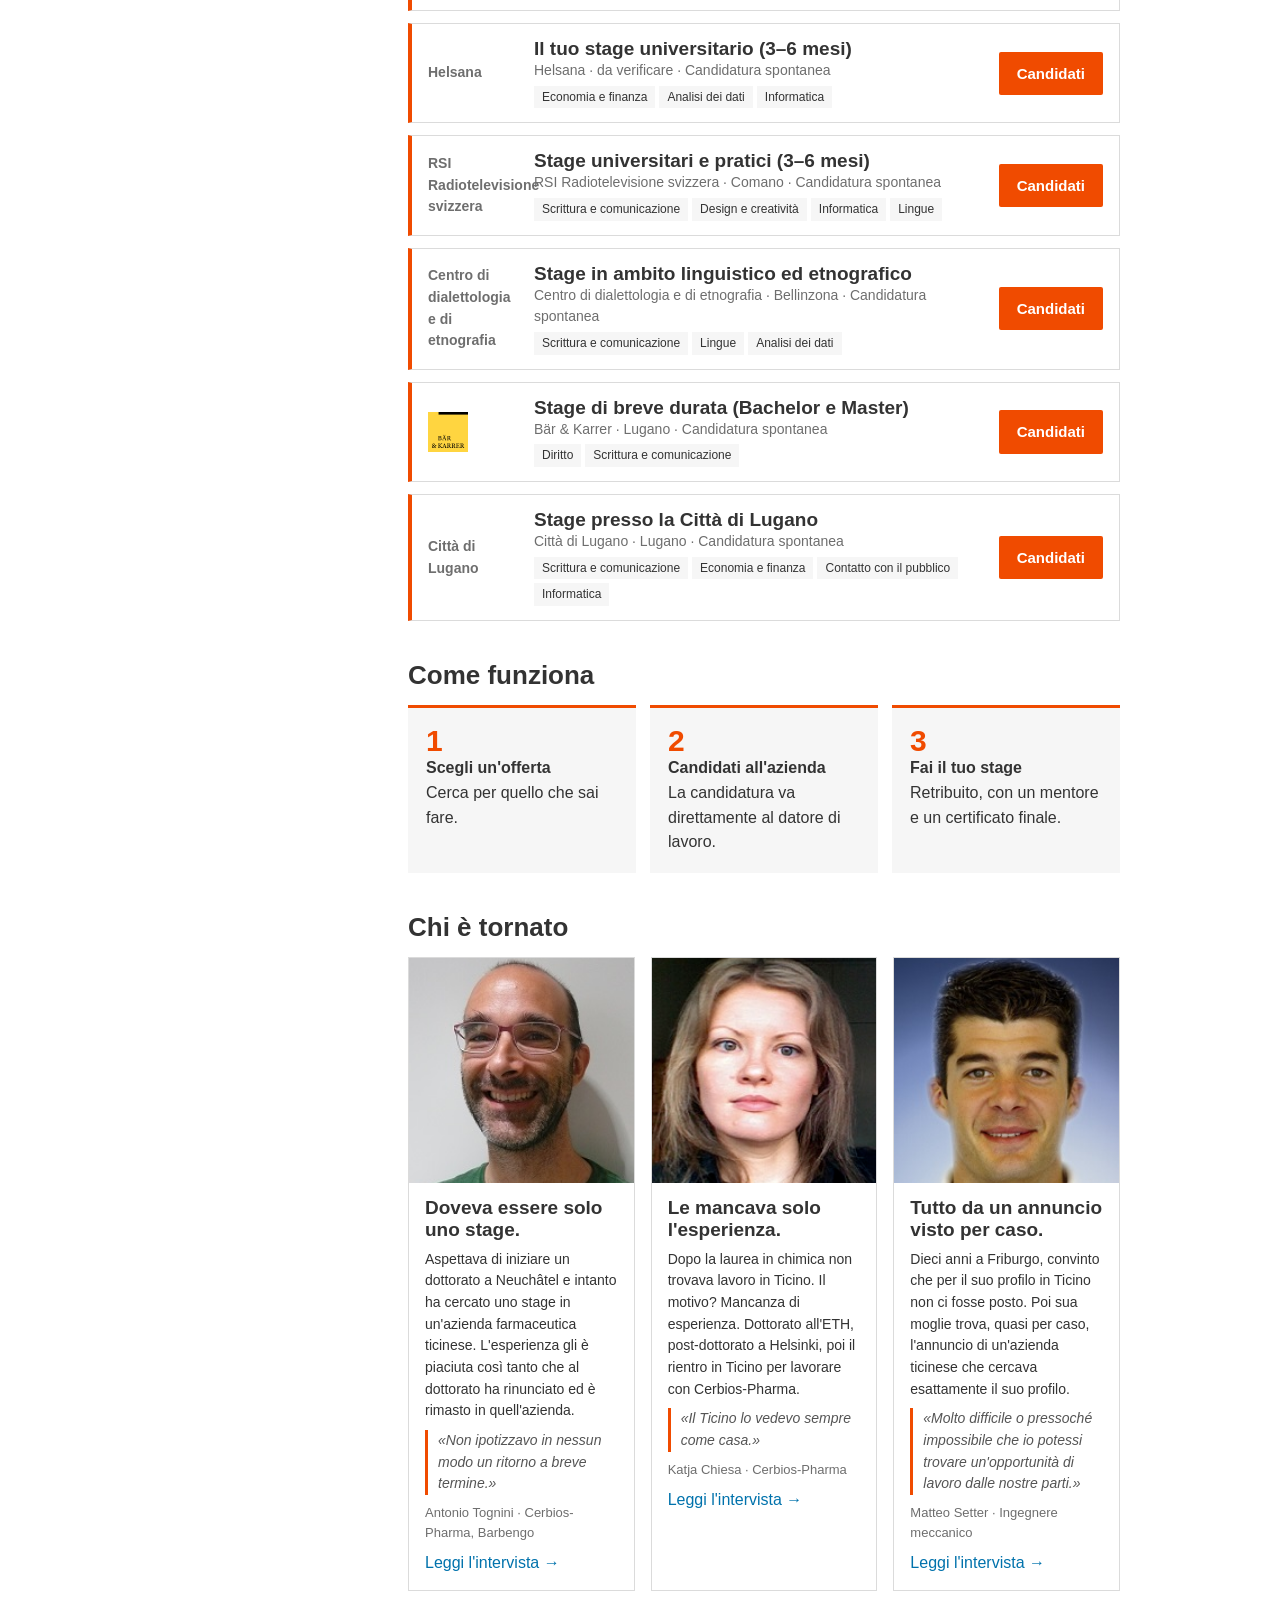
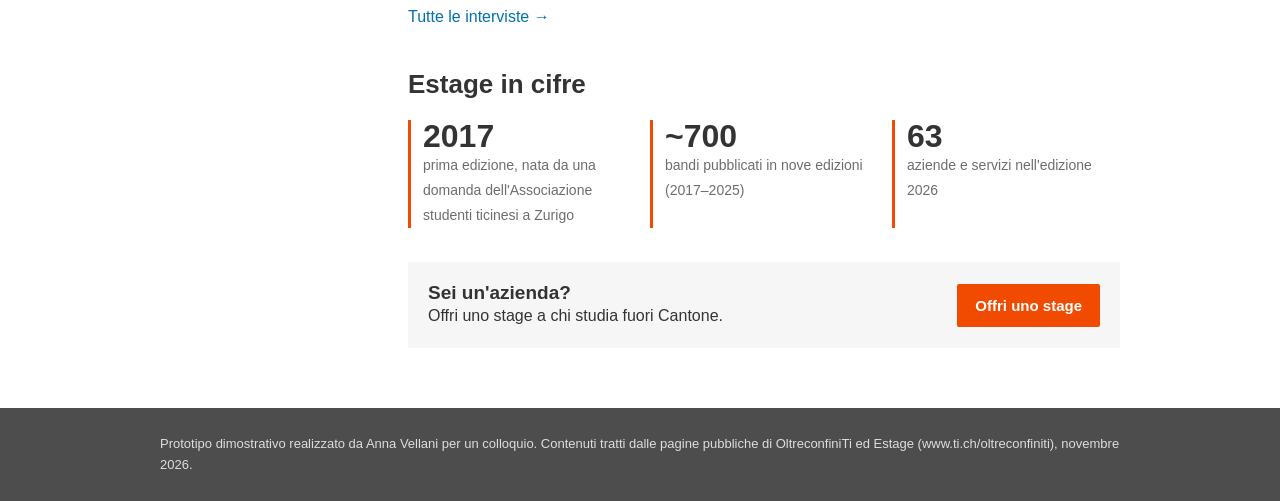
==== commit 242fb422: "Versione nei link a CSS e JS, per evitare la cache del browser Co-Authored-By: Claude Opus 5.5 <nore" ====
--- a/index.html
+++ b/index.html
@@ -5,7 +5,7 @@
 <meta name="viewport" content="width=device-width, initial-scale=1">
 <meta name="robots" content="noindex, nofollow">
 <title>Estage · Prototipo Estage (non ufficiale)</title>
-<link rel="stylesheet" href="assets/ti.css">
+<link rel="stylesheet" href="assets/ti.css?v=1795653727">
 </head>
 <body>
 <div class="avviso"><b>Prototipo dimostrativo non ufficiale</b> di Anna Vellani: come potrebbe essere la pagina Estage con una gerarchia visiva nuova. Non è un sito del Cantone Ticino.</div>
@@ -66,6 +66,6 @@
   </main>
 </div>
 <footer class="piede-cantone"><div class="contenitore">Prototipo dimostrativo realizzato da Anna Vellani per un colloquio. Contenuti tratti dalle pagine pubbliche di OltreconfiniTi ed Estage (www.ti.ch/oltreconfiniti), novembre 2026.</div></footer>
-<script src="assets/dati.js"></script><script src="assets/ti.js"></script>
+<script src="assets/dati.js?v=1795653727"></script><script src="assets/ti.js?v=1795653727"></script>
 </body>
 </html>
--- a/assets/ti.css
+++ b/assets/ti.css
@@ -133,9 +133,10 @@
   .strumenti span.nascondi { display: none; }
 }
 
-/* Metriche compatte sopra il titolo */
-.metriche { display: flex; flex-wrap: wrap; gap: 6px 18px; font-size: 14px; color: var(--muto); margin-bottom: 14px; padding-bottom: 12px; border-bottom: 1px solid var(--filo); }
-.metriche b { font-family: var(--cond); font-size: 20px; color: var(--arancio); margin-right: 4px; }
+/* Metriche sopra il titolo: 4 punti, ognuno con un rettangolo verticale arancione */
+.metriche { display: grid; grid-template-columns: repeat(4, auto); justify-content: start; gap: 10px 28px; margin-bottom: 18px; padding-bottom: 16px; border-bottom: 1px solid var(--filo); }
+.metriche span { border-left: 4px solid var(--arancio); padding: 2px 0 2px 10px; font-size: 15px; color: var(--muto); line-height: 1.25; }
+.metriche b { display: block; font-family: var(--cond); font-size: 26px; color: var(--testo); line-height: 1.1; }
 
 /* Menu Estage: su computer la colonna laterale; su telefono un menu a scomparsa in cima */
 .apri-menu-estage { display: none; }
@@ -152,6 +153,6 @@
   .apri-menu-estage[aria-expanded="true"] .lineette::before { transform: translateY(6px) rotate(45deg); }
   .apri-menu-estage[aria-expanded="true"] .lineette::after { transform: translateY(-6px) rotate(-45deg); }
   .laterale .contatto { display: none; }
-  .metriche { gap: 4px 12px; font-size: 13px; }
-  .metriche b { font-size: 17px; }
+  .metriche { grid-template-columns: repeat(2, auto); gap: 12px 24px; }
+  .metriche b { font-size: 24px; }
 }
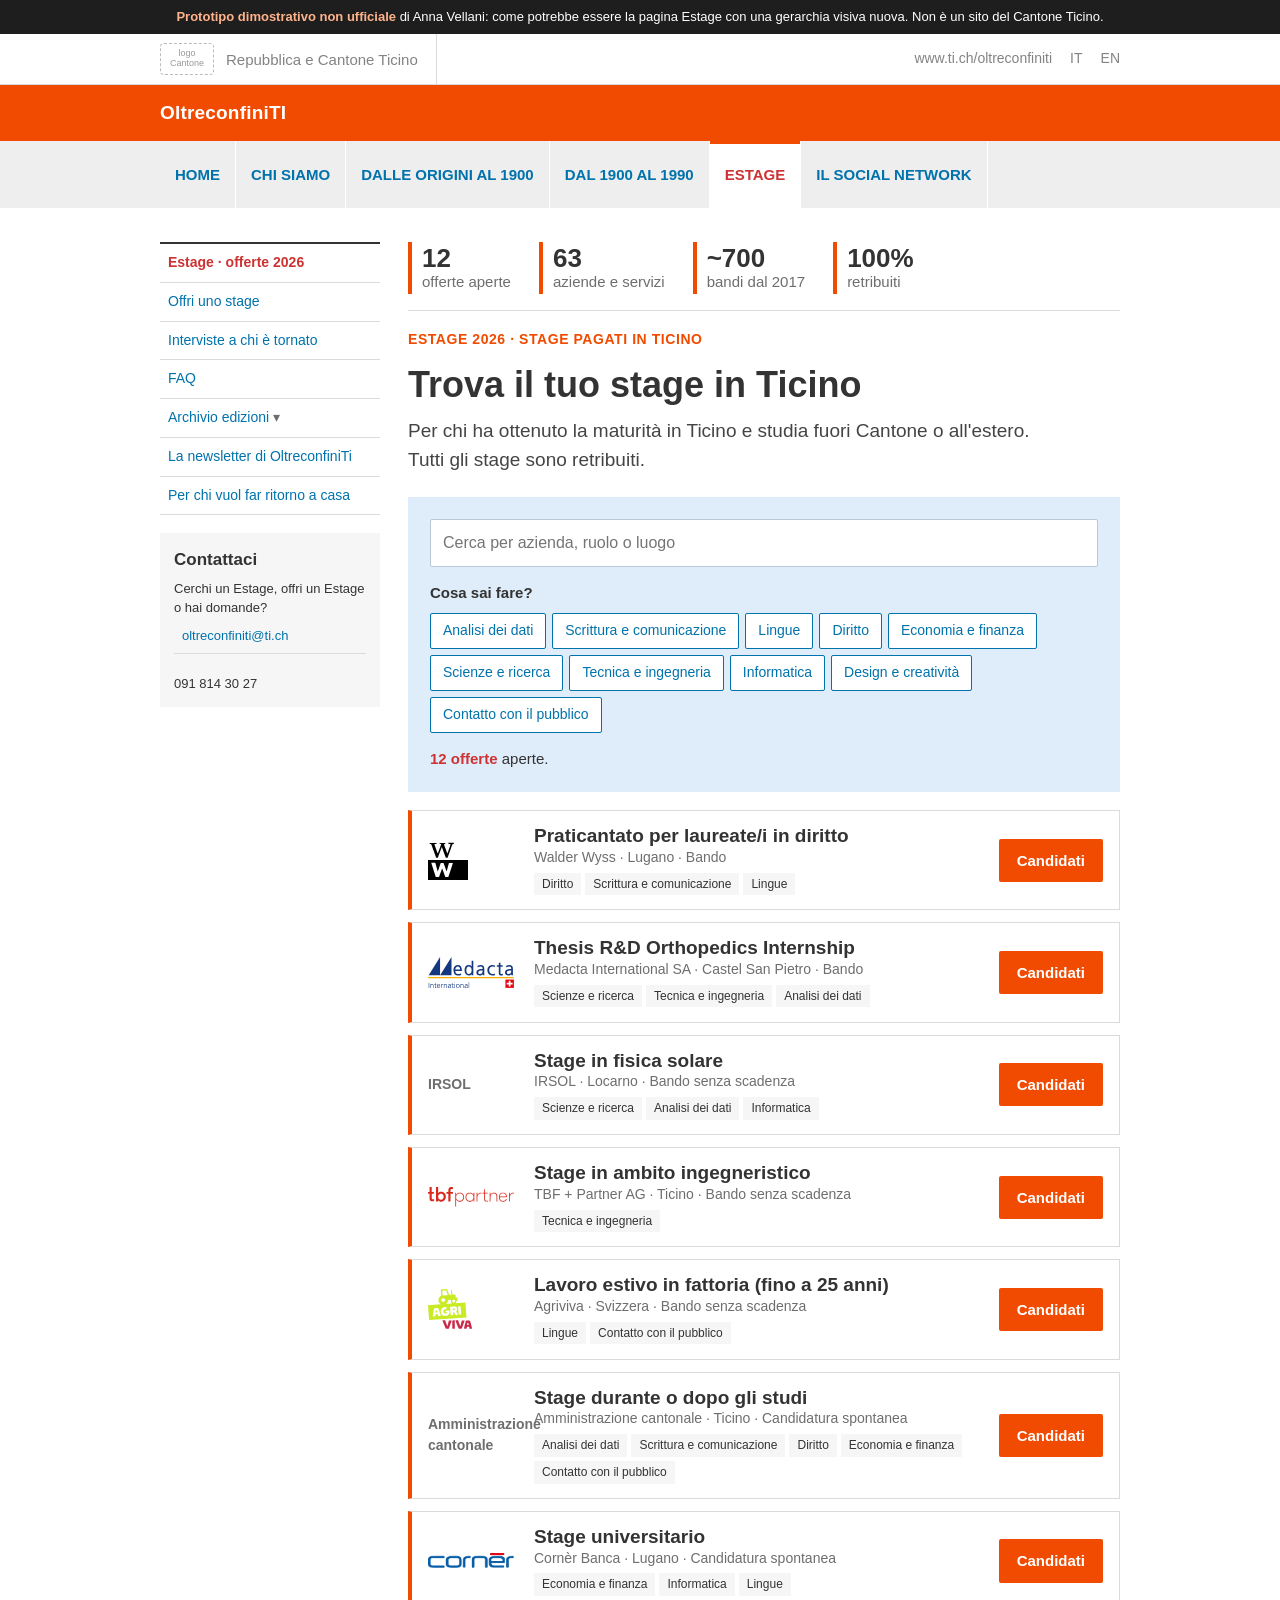
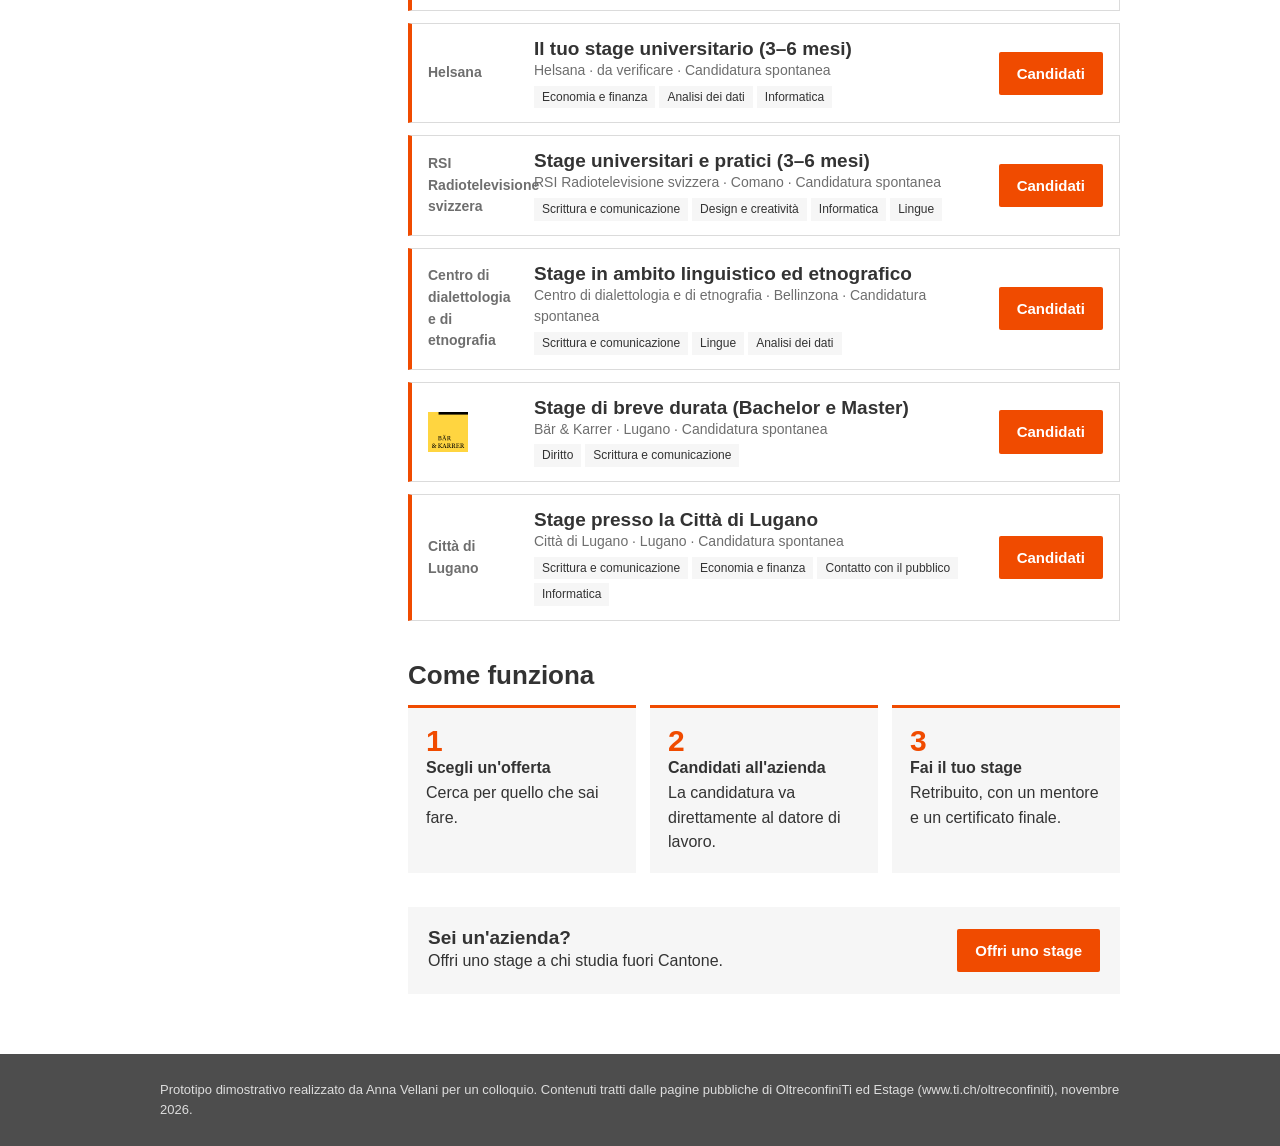
==== commit 5d9a6e9a: "Home: cifre solo in cima, storie solo nella loro pagina Co-Authored-By: Claude Opus 5.5 <noreply@ant" ====
--- a/index.html
+++ b/index.html
@@ -46,17 +46,6 @@
       <div><b>3</b><strong>Fai il tuo stage</strong><br>Retribuito, con un mentore e un certificato finale.</div>
     </div>
 
-    <h2>Chi è tornato</h2>
-    <div class="storie-evidenza" id="storie-evidenza"></div>
-    <p style="margin-top:14px"><a href="storie.html">Tutte le interviste →</a></p>
-
-    <h2>Estage in cifre</h2>
-    <div class="cifre">
-      <div><b>2017</b><span>prima edizione, nata da una domanda dell'Associazione studenti ticinesi a Zurigo</span></div>
-      <div><b>~700</b><span>bandi pubblicati in nove edizioni (2017–2025)</span></div>
-      <div><b>63</b><span>aziende e servizi nell'edizione 2026</span></div>
-    </div>
-
     <div style="margin-top:34px;padding:20px;background:#F6F6F6;display:flex;justify-content:space-between;align-items:center;gap:16px;flex-wrap:wrap">
       <div><h3>Sei un'azienda?</h3>Offri uno stage a chi studia fuori Cantone.</div>
       <a class="pulsante" href="aziende.html">Offri uno stage</a>
--- a/assets/ti.css
+++ b/assets/ti.css
@@ -156,3 +156,11 @@
   .metriche { grid-template-columns: repeat(2, auto); gap: 12px 24px; }
   .metriche b { font-size: 24px; }
 }
+
+/* Menu Estage sempre visibile: fisso in cima mentre si scorre (telefono) e colonna laterale fissa (computer) */
+@media (min-width: 761px) { .laterale { position: sticky; top: 16px; } }
+@media (max-width: 760px) {
+  .apri-menu-estage { position: sticky; top: 0; z-index: 20; margin: 0 0 0; box-shadow: 0 2px 6px #0000001a; }
+  .laterale.aperto { position: sticky; top: 50px; z-index: 19; max-height: calc(100vh - 60px); overflow-y: auto; box-shadow: 0 6px 14px #00000022; }
+  .corpo > main { padding-top: 16px; }
+}
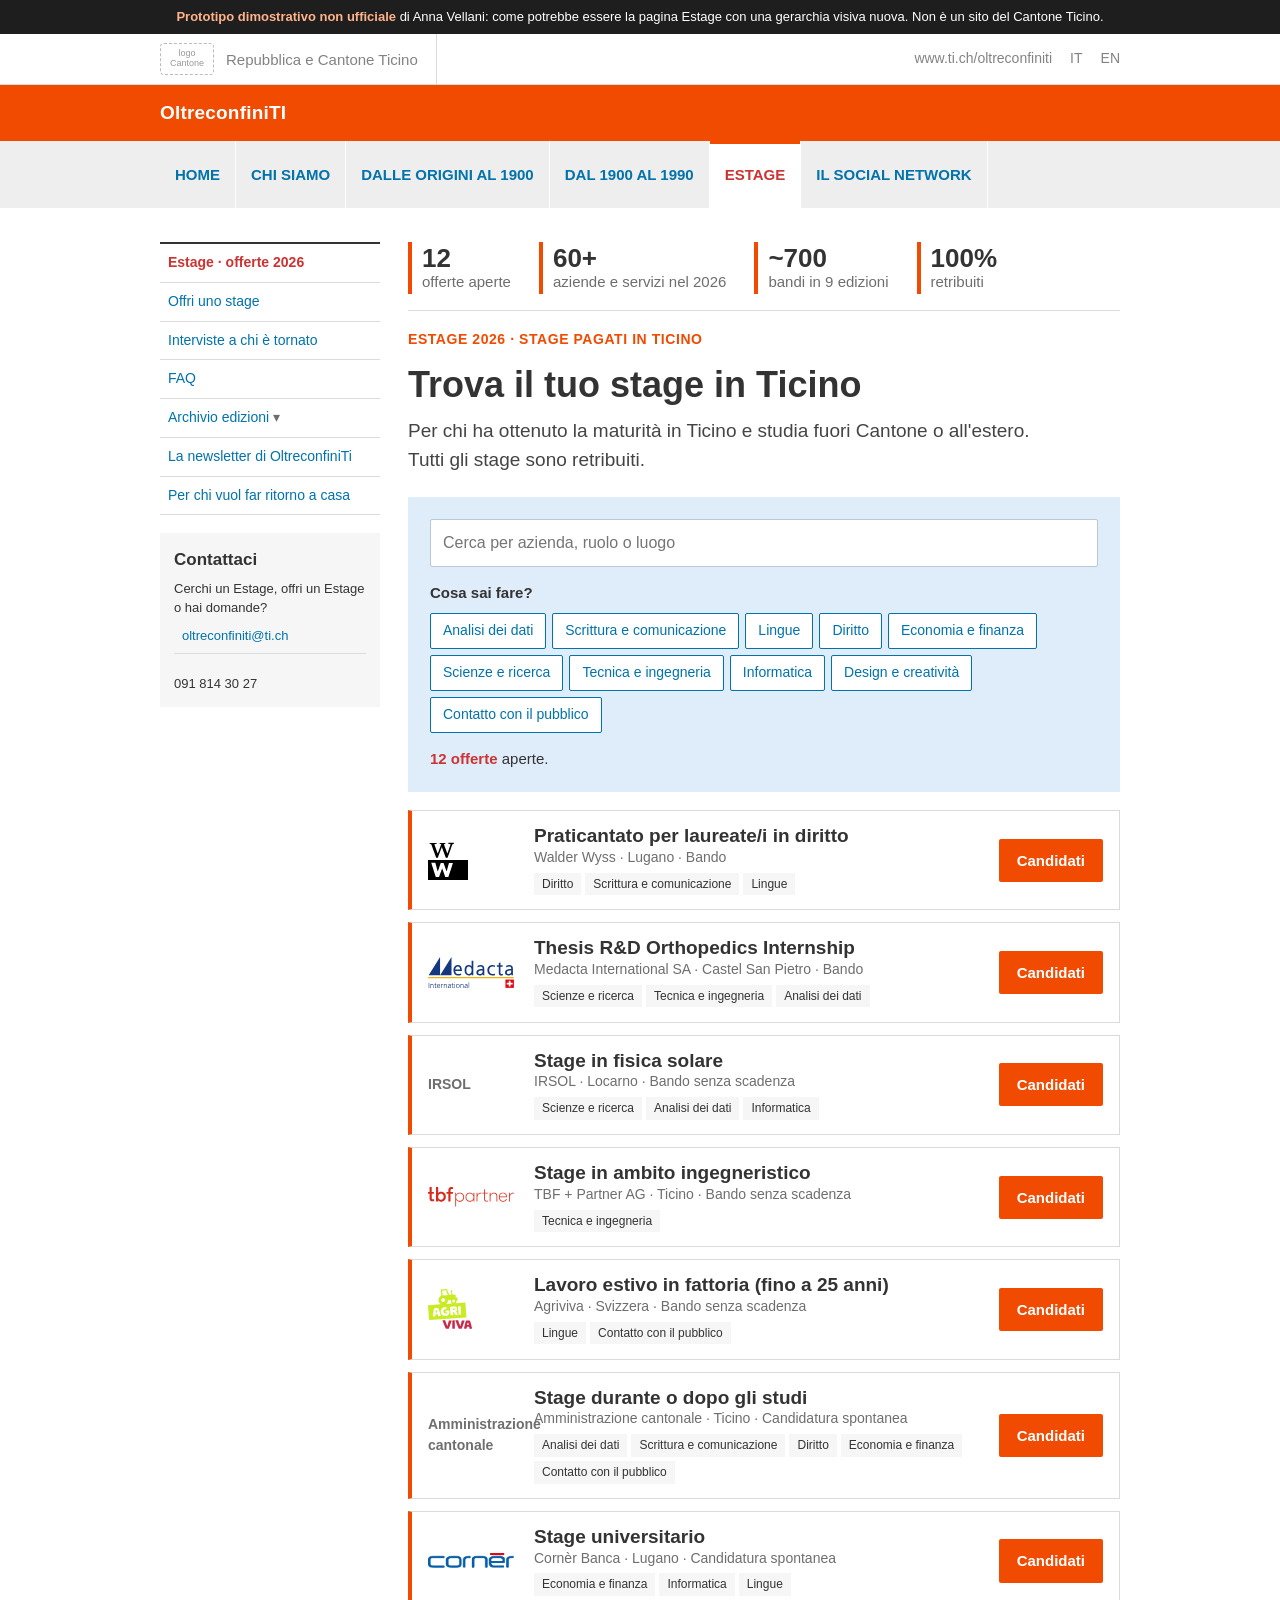
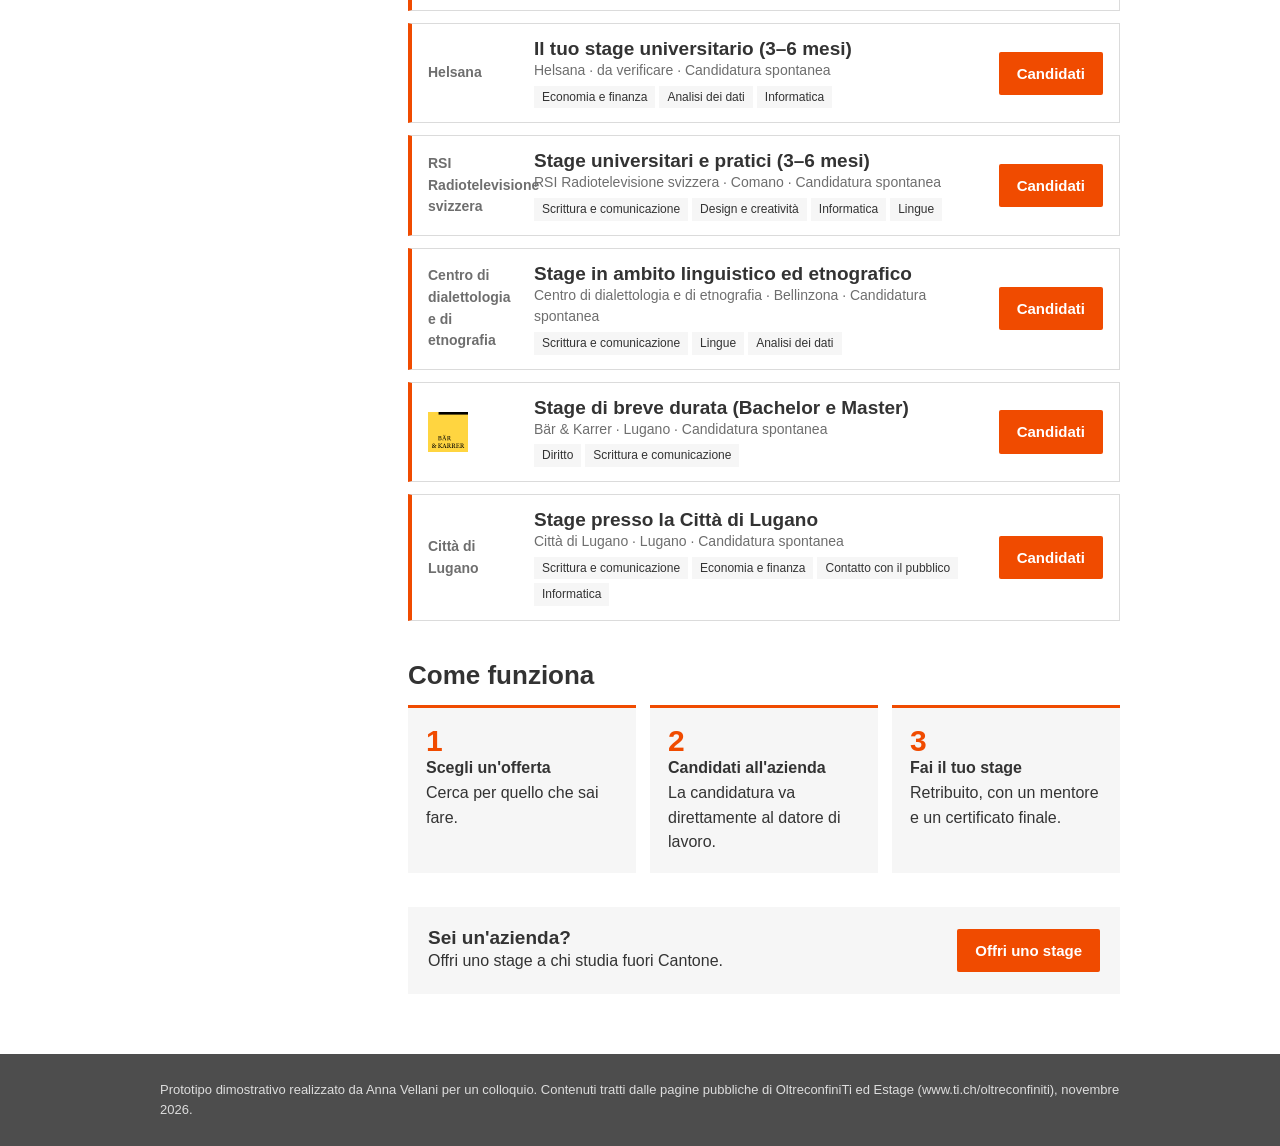
==== commit 2c381597: "Cifre allineate alle fonti: oltre 60 aziende nel 2026, ~700 bandi in 9 edizioni Co-Authored-By: Clau" ====
--- a/index.html
+++ b/index.html
@@ -25,7 +25,7 @@
       <div class="contatto"><h4>Contattaci</h4>Cerchi un Estage, offri un Estage o hai domande?<br><a href="mailto:oltreconfiniti@ti.ch">oltreconfiniti@ti.ch</a><br>091 814 30 27</div></aside>
   <main>
 
-    <div class="metriche"><span><b id="m-offerte">12</b> offerte aperte</span><span><b>63</b> aziende e servizi</span><span><b>~700</b> bandi dal 2017</span><span><b>100%</b> retribuiti</span></div>
+    <div class="metriche"><span><b id="m-offerte">12</b> offerte aperte</span><span><b>60+</b> aziende e servizi nel 2026</span><span><b>~700</b> bandi in 9 edizioni</span><span><b>100%</b> retribuiti</span></div>
     <p class="sopratitolo">Estage 2026 · stage pagati in Ticino</p>
     <h1>Trova il tuo stage in Ticino</h1>
     <p class="introduzione">Per chi ha ottenuto la maturità in Ticino e studia fuori Cantone o all'estero. Tutti gli stage sono retribuiti.</p>
